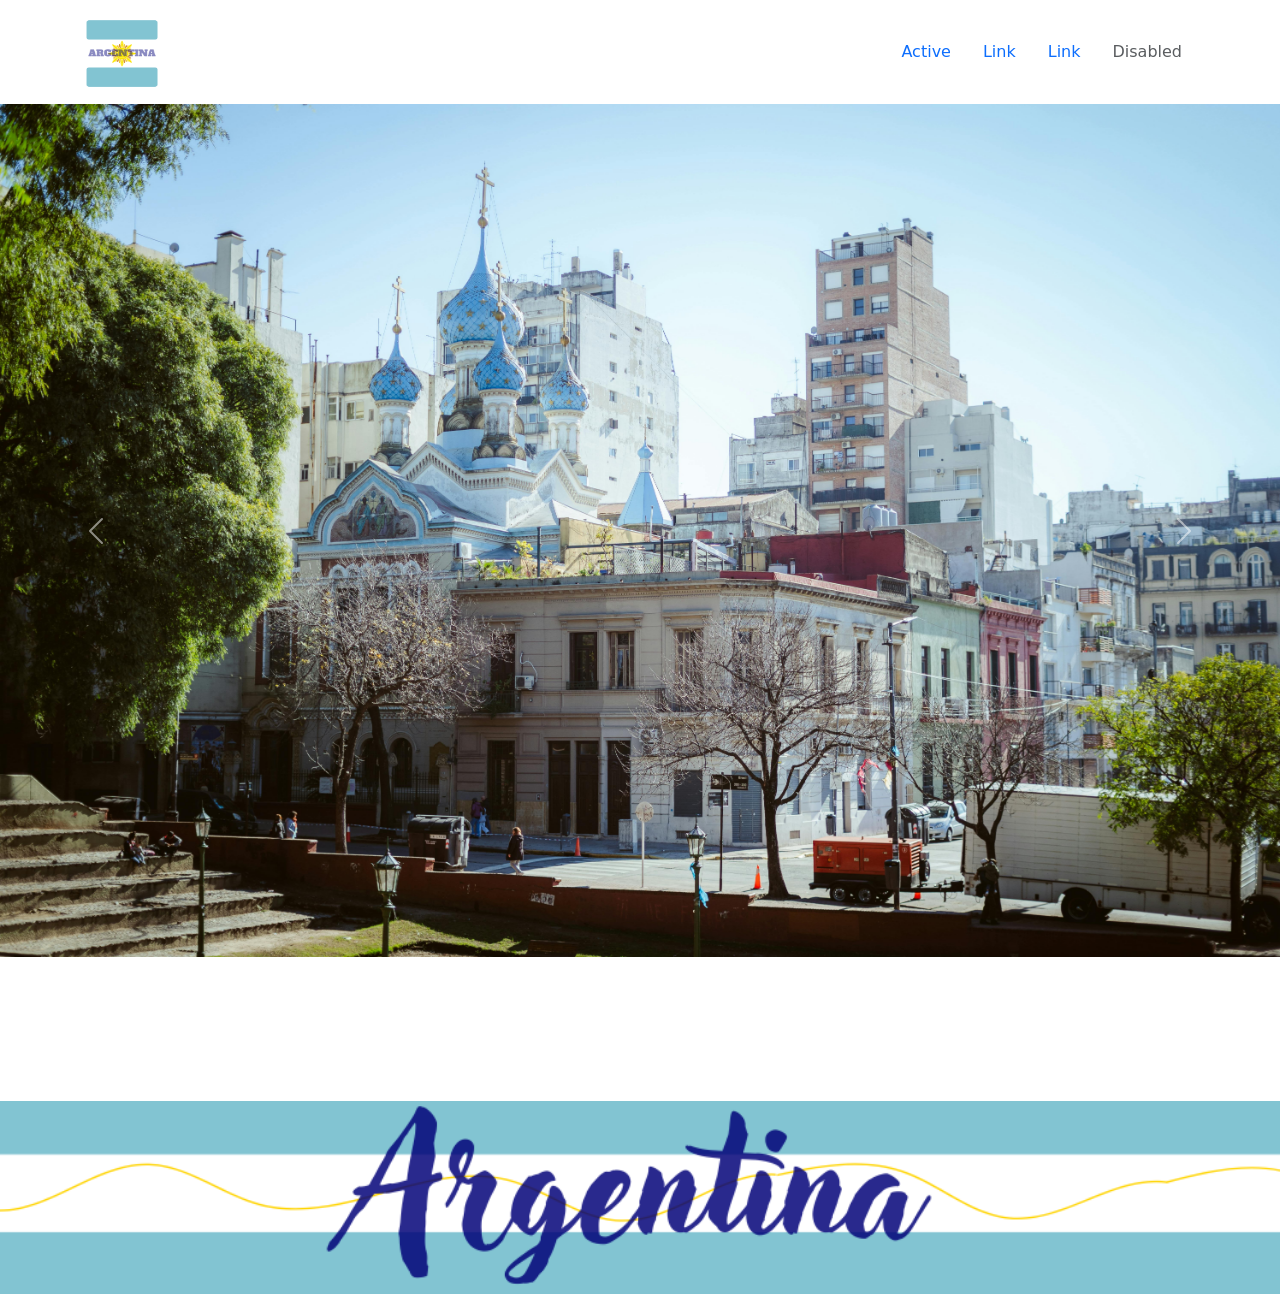
==== pages/index.html @ 4b91ebe4 "Enviando Atualizações" ====
<!DOCTYPE html>
<html lang="en">
<head>
    <meta charset="UTF-8">
    <meta name="viewport" content="width=device-width, initial-scale=1.0">
    <title>Site Argentina </title>
    <link href="https://cdn.jsdelivr.net/npm/bootstrap@5.3.8/dist/css/bootstrap.min.css" rel="stylesheet" integrity="sha384-sRIl4kxILFvY47J16cr9ZwB07vP4J8+LH7qKQnuqkuIAvNWLzeN8tE5YBujZqJLB" crossorigin="anonymous">
</head>
<body>

 <!--NAVBAR--> 
<nav class="navbar navbar-expand-lg navbar-dark" style="background-color: #fff;">
  <div class="container">
    <a class="navbar-brand text-white" href="#">
      <img src="/assets/img/Logo.png" alt="Bootstrap" width="80" height="75" class="d-inline-block align-text-top">
    </a>
    <ul class="nav justify-content-center">
  <li class="nav-item">
    <a class="nav-link active" aria-current="page" href="#">Active</a>
  </li>
  <li class="nav-item">
    <a class="nav-link" href="#">Link</a>
  </li>
  <li class="nav-item">
    <a class="nav-link" href="#">Link</a>
  </li>
  <li class="nav-item">
    <a class="nav-link disabled" aria-disabled="true">Disabled</a>
  </li>
</ul>
  </div>
</nav>


<!--CARROCEL-->


<div id="carouselExampleFade" class="carousel slide carousel-fade">
  <div class="carousel-inner">

    <div class="carousel-item active">
      <img src="/assets/img/img1.jpg" class="d-block w-100 carousel-midia" alt="...">
    </div>

    <div class="carousel-item">
      <img src="/assets/img/img2.jpg" class="d-block w-100 carousel-midia" alt="...">
    </div>

    <div class="carousel-item">
      <img src="/assets/img/img3.jpg" class="d-block w-100 carousel-midia" alt="...">
    </div>

    <div class="carousel-item">
      <video class="d-block w-100 carousel-midia" autoplay muted loop>
        <source src="/assets/img/Video4.mp4" type="video/mp4">
      </video>
    </div>

  </div>

  <button class="carousel-control-prev" type="button" data-bs-target="#carouselExampleFade" data-bs-slide="prev">
    <span class="carousel-control-prev-icon"></span>
  </button>

  <button class="carousel-control-next" type="button" data-bs-target="#carouselExampleFade" data-bs-slide="next">
    <span class="carousel-control-next-icon"></span>
  </button>
</div>


<br><br><br><br><br><br>

<img src="/assets/img/FaixaArgentina.png" class="w-100" alt="Faixa com bandeira da Argentina">

    
<script src="https://cdn.jsdelivr.net/npm/@popperjs/core@2.11.8/dist/umd/popper.min.js" integrity="sha384-I7E8VVD/ismYTF4hNIPjVp/Zjvgyol6VFvRkX/vR+Vc4jQkC+hVqc2pM8ODewa9r" crossorigin="anonymous"></script>
<script src="https://cdn.jsdelivr.net/npm/bootstrap@5.3.8/dist/js/bootstrap.min.js" integrity="sha384-G/EV+4j2dNv+tEPo3++6LCgdCROaejBqfUeNjuKAiuXbjrxilcCdDz6ZAVfHWe1Y" crossorigin="anonymous"></script>
</body>
</html>
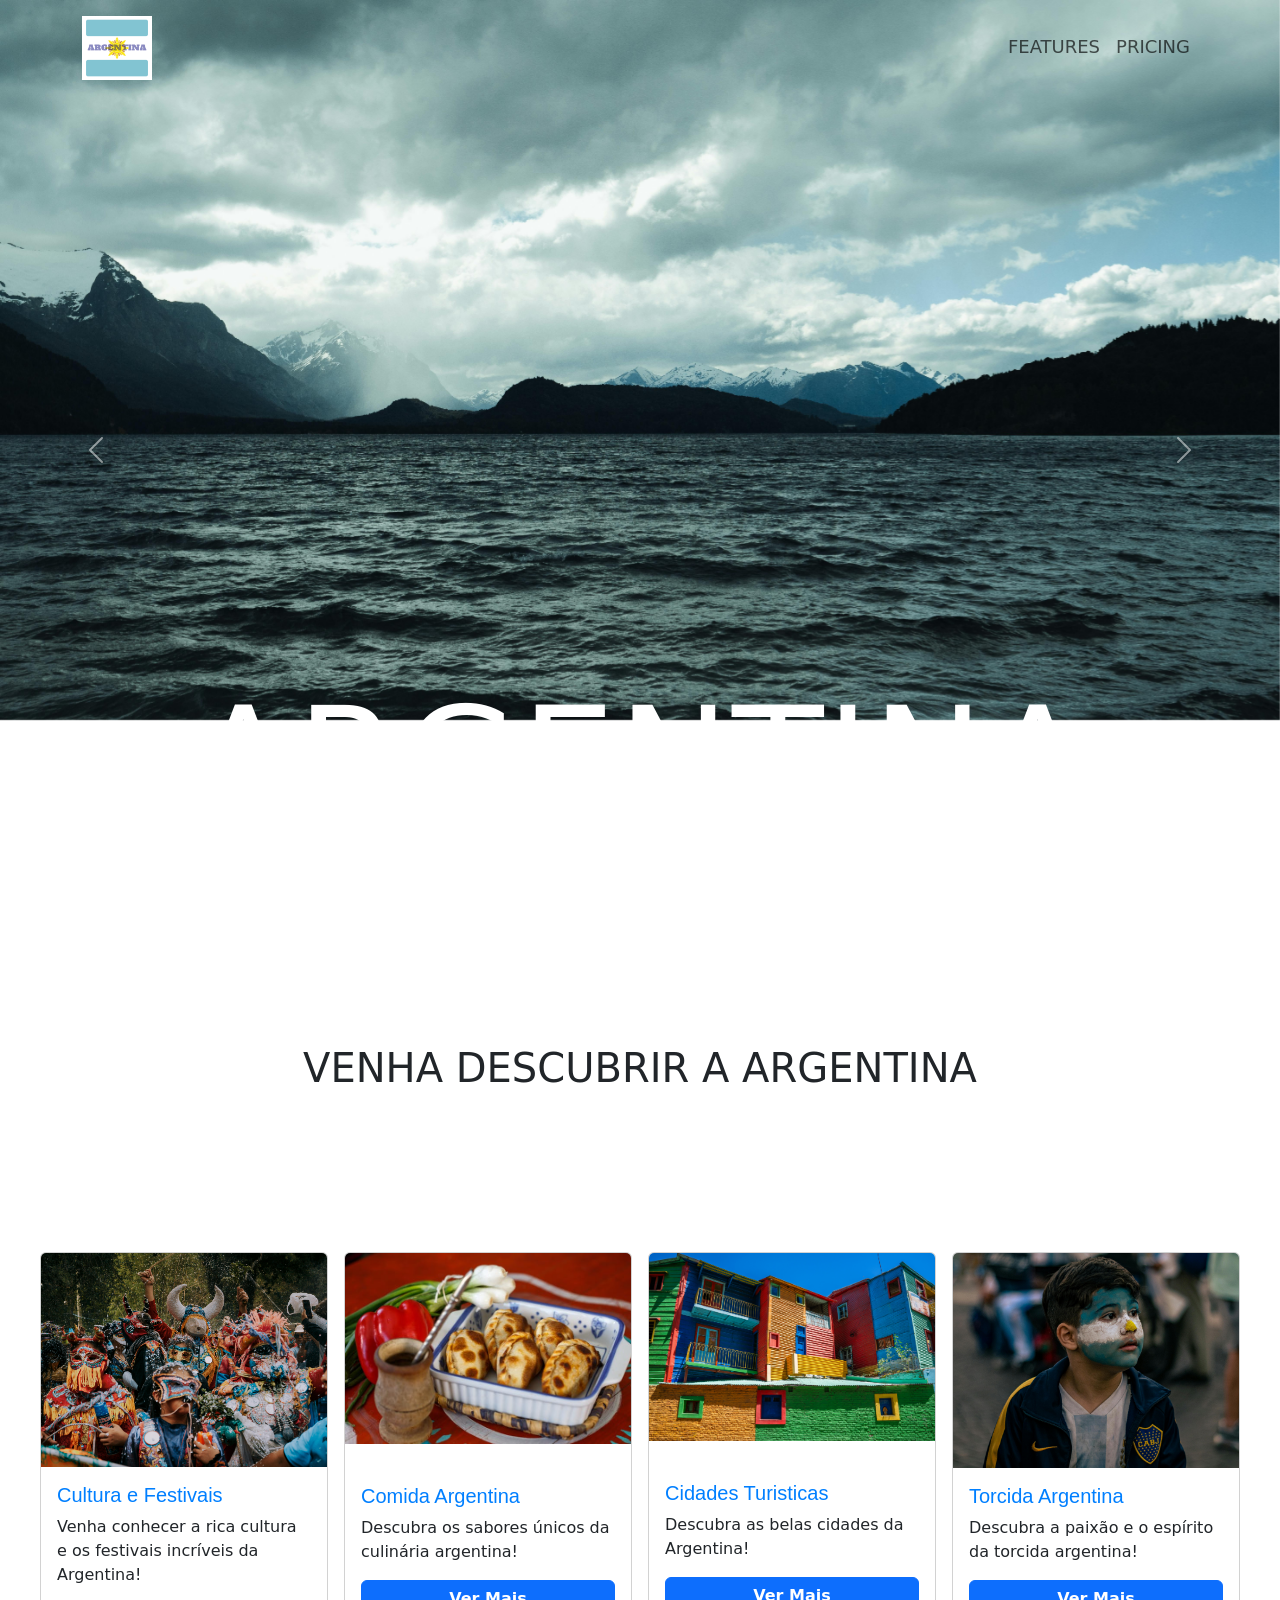
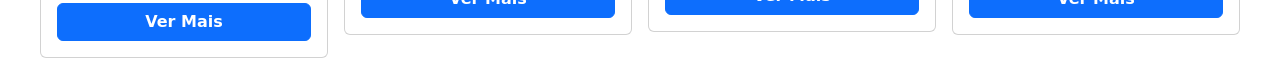
==== commit ec87dd2d: "Alterações no index e css com Bootstrap" ====
--- a/pages/index.html
+++ b/pages/index.html
@@ -4,33 +4,33 @@
     <meta charset="UTF-8">
     <meta name="viewport" content="width=device-width, initial-scale=1.0">
     <title>Site Argentina </title>
-    <link href="https://cdn.jsdelivr.net/npm/bootstrap@5.3.8/dist/css/bootstrap.min.css" rel="stylesheet" integrity="sha384-sRIl4kxILFvY47J16cr9ZwB07vP4J8+LH7qKQnuqkuIAvNWLzeN8tE5YBujZqJLB" crossorigin="anonymous">
-</head>
-<body>
+    <link href="https://cdn.jsdelivr.net/npm/bootstrap@5.0.2/dist/css/bootstrap.min.css" rel="stylesheet" integrity="sha384-EVSTQN3/azprG1Anm3QDgpJLIm9Nao0Yz1ztcQTwFspd3yD65VohhpuuCOmLASjC" crossorigin="anonymous"></head>
+    <link rel="stylesheet" href="https://cdnjs.cloudflare.com/ajax/libs/animate.css/3.7.2/animate.min.css" integrity="sha512-doJrC/ocU8VGVRx3O9981+2aYUn3fuWVWvqLi1U+tA2MWVzsw+NVKq1PrENF03M+TYBP92PnYUlXFH1ZW0FpLw==" crossorigin="anonymous" referrerpolicy="no-referrer" />
+    <link rel="stylesheet" href="/assets/css/estilo.css">
+  </head>
+    <body>
 
  <!--NAVBAR--> 
-<nav class="navbar navbar-expand-lg navbar-dark" style="background-color: #fff;">
-  <div class="container">
-    <a class="navbar-brand text-white" href="#">
-      <img src="/assets/img/Logo.png" alt="Bootstrap" width="80" height="75" class="d-inline-block align-text-top">
-    </a>
-    <ul class="nav justify-content-center">
-  <li class="nav-item">
-    <a class="nav-link active" aria-current="page" href="#">Active</a>
-  </li>
-  <li class="nav-item">
-    <a class="nav-link" href="#">Link</a>
-  </li>
-  <li class="nav-item">
-    <a class="nav-link" href="#">Link</a>
-  </li>
-  <li class="nav-item">
-    <a class="nav-link disabled" aria-disabled="true">Disabled</a>
-  </li>
-</ul>
-  </div>
+  <nav class="navbar navbar-expand-lg navbar-light bg-light fixed-top">
+    <div class="container">
+      <a class="navbar-brand" href="#">   
+      <img src="/assets/img/Logo.png" alt="" width="70" height="64" class="d-inline-block align-text-top">
+      </a>
+      <button class="navbar-toggler" type="button" data-bs-toggle="collapse" data-bs-target="#navbarNav" aria-controls="navbarNav" aria-expanded="false" aria-label="Toggle navigation">
+        <span class="navbar-toggler-icon"></span>
+      </button>
+      <div class="collapse navbar-collapse" id="navbarNav">
+        <ul class="navbar-nav ms-auto mb-2 mb-lg-0">
+          <li class="nav-item">
+            <a class="nav-link" href="#">Features</a>
+          </li>
+          <li class="nav-item">
+            <a class="nav-link" href="#">Pricing</a>
+          </li>
+        </ul>
+      </div>
+    </div>
 </nav>
-
 
 <!--CARROCEL-->
 
@@ -39,24 +39,32 @@
   <div class="carousel-inner">
 
     <div class="carousel-item active">
-      <img src="/assets/img/img1.jpg" class="d-block w-100 carousel-midia" alt="...">
+      <img src="/assets/img/img1.jpg" class="d-block w-100 img-fluid" alt="...">
+     <div class="carousel-caption">
+        <h5 class="animated bounceInRight" style="animation-delay: 1s ;">ARGENTINA</h5>
+    </div>
     </div>
 
     <div class="carousel-item">
-      <img src="/assets/img/img2.jpg" class="d-block w-100 carousel-midia" alt="...">
+      <img src="/assets/img/img2.jpg" class="d-block w-100" alt="...">
+    <div class="carousel-caption">
+        <h5 class="animated bounceInRight" style="animation-delay: 1s ;">ARGENTINA</h5>
+    </div>
     </div>
 
     <div class="carousel-item">
-      <img src="/assets/img/img3.jpg" class="d-block w-100 carousel-midia" alt="...">
+      <img src="/assets/img/img3.jpg" class="d-block w-100" alt="...">
+     <div class="carousel-caption">
+        <h5 class="animated bounceInRight" style="animation-delay: 1s ;">ARGENTINA</h5>
+    </div>
     </div>
 
     <div class="carousel-item">
-      <video class="d-block w-100 carousel-midia" autoplay muted loop>
-        <source src="/assets/img/Video4.mp4" type="video/mp4">
-      </video>
+      <img src="/assets/img/img4.jpg" class="d-block w-100" alt="...">
+     <div class="carousel-caption">
+        <h5 class="animated bounceInRight" style="animation-delay: 1s ;">ARGENTINA</h5>
     </div>
-
-  </div>
+    </div>
 
   <button class="carousel-control-prev" type="button" data-bs-target="#carouselExampleFade" data-bs-slide="prev">
     <span class="carousel-control-prev-icon"></span>
@@ -66,14 +74,113 @@
     <span class="carousel-control-next-icon"></span>
   </button>
 </div>
+</div>
 
+  </div>
+  <br><br><br><br><br><br>
+  <!--
+  <div class="container">
+  <div class="row justify-content-md-center">
+    <div class="col col-lg-2">
+      1 of 3
+    </div>
+    <div class="col-md-auto">
+      Variable width content
+    </div>
+    <div class="col col-lg-2">
+      3 of 3
+    </div>
+  </div>
+  <div class="row">
+    <div class="col">
+      1 of 3
+    </div>
+    <div class="col-md-auto">
+      Variable width content
+    </div>
+    <div class="col col-lg-2">
+      3 of 3
+    </div>
+  </div>
+</div>
+-->
+
+<!--CONTEUDO-->
+
+<h1 class="text h1 row justify-content-md-center">VENHA DESCUBRIR A ARGENTINA</h1>
 
 <br><br><br><br><br><br>
+            
+ <div class="d-flex justify-content-center">
+  <div class="p-2">
+    <div class="card" style="width: 18rem;">
+      <img src="/assets/img/festival1.jpg" class="card-img-top" alt="...">
+      <div class="card-body">
+        <h5 class="card-title">Cultura e Festivais</h5>
+        <p class="card-text ">Venha conhecer a rica cultura e os festivais incríveis da Argentina!</p>
+        
+  <div class="d-grid col-12 mx-auto">
+  <button class="btn btn-primary" type="button">
+     <a href="#" class="text-white text-decoration-none fw-bold">Ver Mais</a>
+  </button>
+        </div>
+      </div>
+    </div>
+  </div>
 
-<img src="/assets/img/FaixaArgentina.png" class="w-100" alt="Faixa com bandeira da Argentina">
+  <div class="p-2">
+    <div class="card" style="width: 18rem;">
+      <img src="/assets/img/comida1.jpg" class="card-img-top" alt="...">
+      <div class="card-body">
+        <br>
+        <h5 class="card-title">Comida Argentina</h5>
+        <p class="card-text">Descubra os sabores únicos da culinária argentina!</p>
+        
+ <div class="d-grid col-12 mx-auto">
+  <button class="btn btn-primary" type="button">
+     <a href="#" class="text-white text-decoration-none fw-bold">Ver Mais</a>
+  </button>
+        </div>
+      </div>
+    </div>
+  </div>
 
-    
-<script src="https://cdn.jsdelivr.net/npm/@popperjs/core@2.11.8/dist/umd/popper.min.js" integrity="sha384-I7E8VVD/ismYTF4hNIPjVp/Zjvgyol6VFvRkX/vR+Vc4jQkC+hVqc2pM8ODewa9r" crossorigin="anonymous"></script>
-<script src="https://cdn.jsdelivr.net/npm/bootstrap@5.3.8/dist/js/bootstrap.min.js" integrity="sha384-G/EV+4j2dNv+tEPo3++6LCgdCROaejBqfUeNjuKAiuXbjrxilcCdDz6ZAVfHWe1Y" crossorigin="anonymous"></script>
+  <div class="p-2">
+    <div class="card" style="width: 18rem;">
+      <img src="/assets/img/cidade1.jpg" class="card-img-top" alt="...">
+      <div class="card-body">
+        <br>
+        <h5 class="card-title">Cidades Turisticas</h5>
+        <p class="card-text">Descubra as belas cidades da Argentina!</p>
+        <div class="d-grid col-12 mx-auto">
+  <button class="btn btn-primary" type="button">
+     <a href="#" class="text-white text-decoration-none fw-bold">Ver Mais</a>
+  </button>
+        </div>
+      </div>
+    </div>
+  </div> 
+    <div class="p-2">
+<div class="card" style="width: 18rem;">
+  <img src="/assets/img/torcida_argentina1.jpg" class="card-img-top" alt="...">
+  <div class="card-body">
+    <h5 class="card-title">Torcida Argentina</h5>
+    <p class="card-text">Descubra a paixão e o espírito da torcida argentina!</p>
+  <div class="d-grid col-12 mx-auto">
+  <button class="btn btn-primary" type="button">
+     <a href="#" class="text-white text-decoration-none fw-bold">Ver Mais</a>
+  </button>
+        </div>
+  </div>
+  </div>
+  </div>
+</div>
+
+<script src="https://cdnjs.cloudflare.com/ajax/libs/jquery/3.6.0/jquery.min.js" integrity="sha512-894YE6QWD5I59HgZOGReFYm4dnWc1Qt5NtvYSaNcOP+u1T9qYdvdihz0PPSiiqn/+/3e7Jo4EaG7TubfWGUrMQ==" crossorigin="anonymous" referrerpolicy="no-referrer"></script>
+<script src="https://cdn.jsdelivr.net/npm/@popperjs/core@2.9.2/dist/umd/popper.min.js" integrity="sha384-IQsoLXl5PILFhosVNubq5LC7Qb9DXgDA9i+tQ8Zj3iwWAwPtgFTxbJ8NT4GN1R8p" crossorigin="anonymous"></script>
+<script src="https://cdn.jsdelivr.net/npm/bootstrap@5.0.2/dist/js/bootstrap.min.js" integrity="sha384-cVKIPhGWiC2Al4u+LWgxfKTRIcfu0JTxR+EQDz/bgldoEyl4H0zUF0QKbrJ0EcQF" crossorigin="anonymous"></script>
+
+<script src="https://cdn.jsdelivr.net/npm/bootstrap@5.0.2/dist/js/bootstrap.bundle.min.js" integrity="sha384-MrcW6ZMFYlzcLA8Nl+NtUVF0sA7MsXsP1UyJoMp4YLEuNSfAP+JcXn/tWtIaxVXM" crossorigin="anonymous"></script>
+
 </body>
 </html>
--- a/assets/css/estilo.css
+++ b/assets/css/estilo.css
@@ -0,0 +1,41 @@
+*{
+ font-family:system-ui, -apple-system, BlinkMacSystemFont, 'Segoe UI', Roboto, Oxygen, Ubuntu, Cantarell, 'Open Sans', 'Helvetica Neue', sans-serif;  
+}
+
+.bg-light{
+    background-color: transparent !important;
+}
+.carousel-item{
+    height: 100vh;
+    min-height: 300px;
+}
+.carousel-caption h5{
+    color:rgb(255, 255, 255);
+    font-size: 150px;
+    text-align: auto;
+    text-transform: uppercase;
+    letter-spacing: 2px;
+  
+}
+
+.navbar-nav a{
+    font-size: 18px;
+    text-transform: uppercase;
+    font-weight: 500;
+
+}
+.nav-light .navbar-brand{
+   color:rgb(255, 255, 255); 
+   font-size: 22px;
+   text-transform: uppercase;
+   font-weight: bold;
+   letter-spacing: 2px;
+}
+
+.card-title{
+    color: #007FFF;
+    font-family: Impact, Haettenschweiler, 'Arial Narrow Bold', sans-serif, Helvetica, sans-serif;
+    font-size: 20px;
+    font-weight: 500;
+    
+}
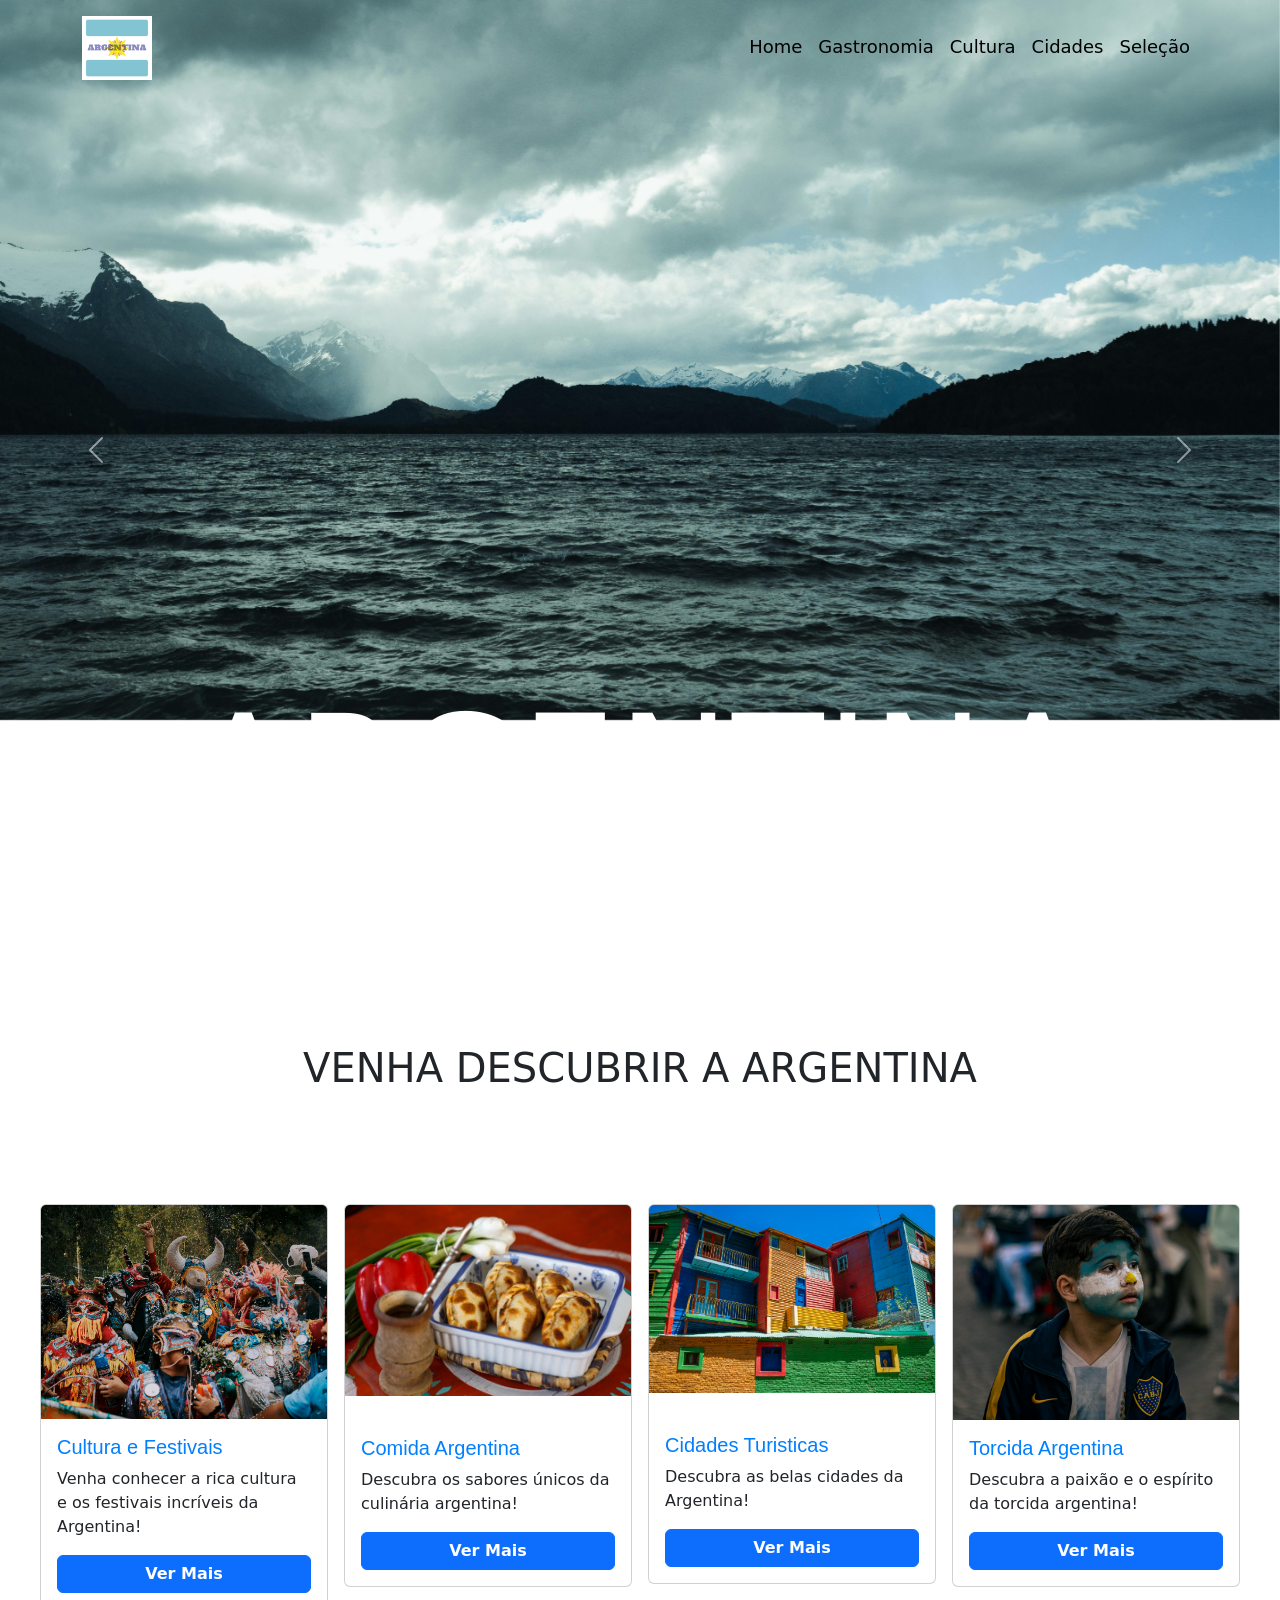
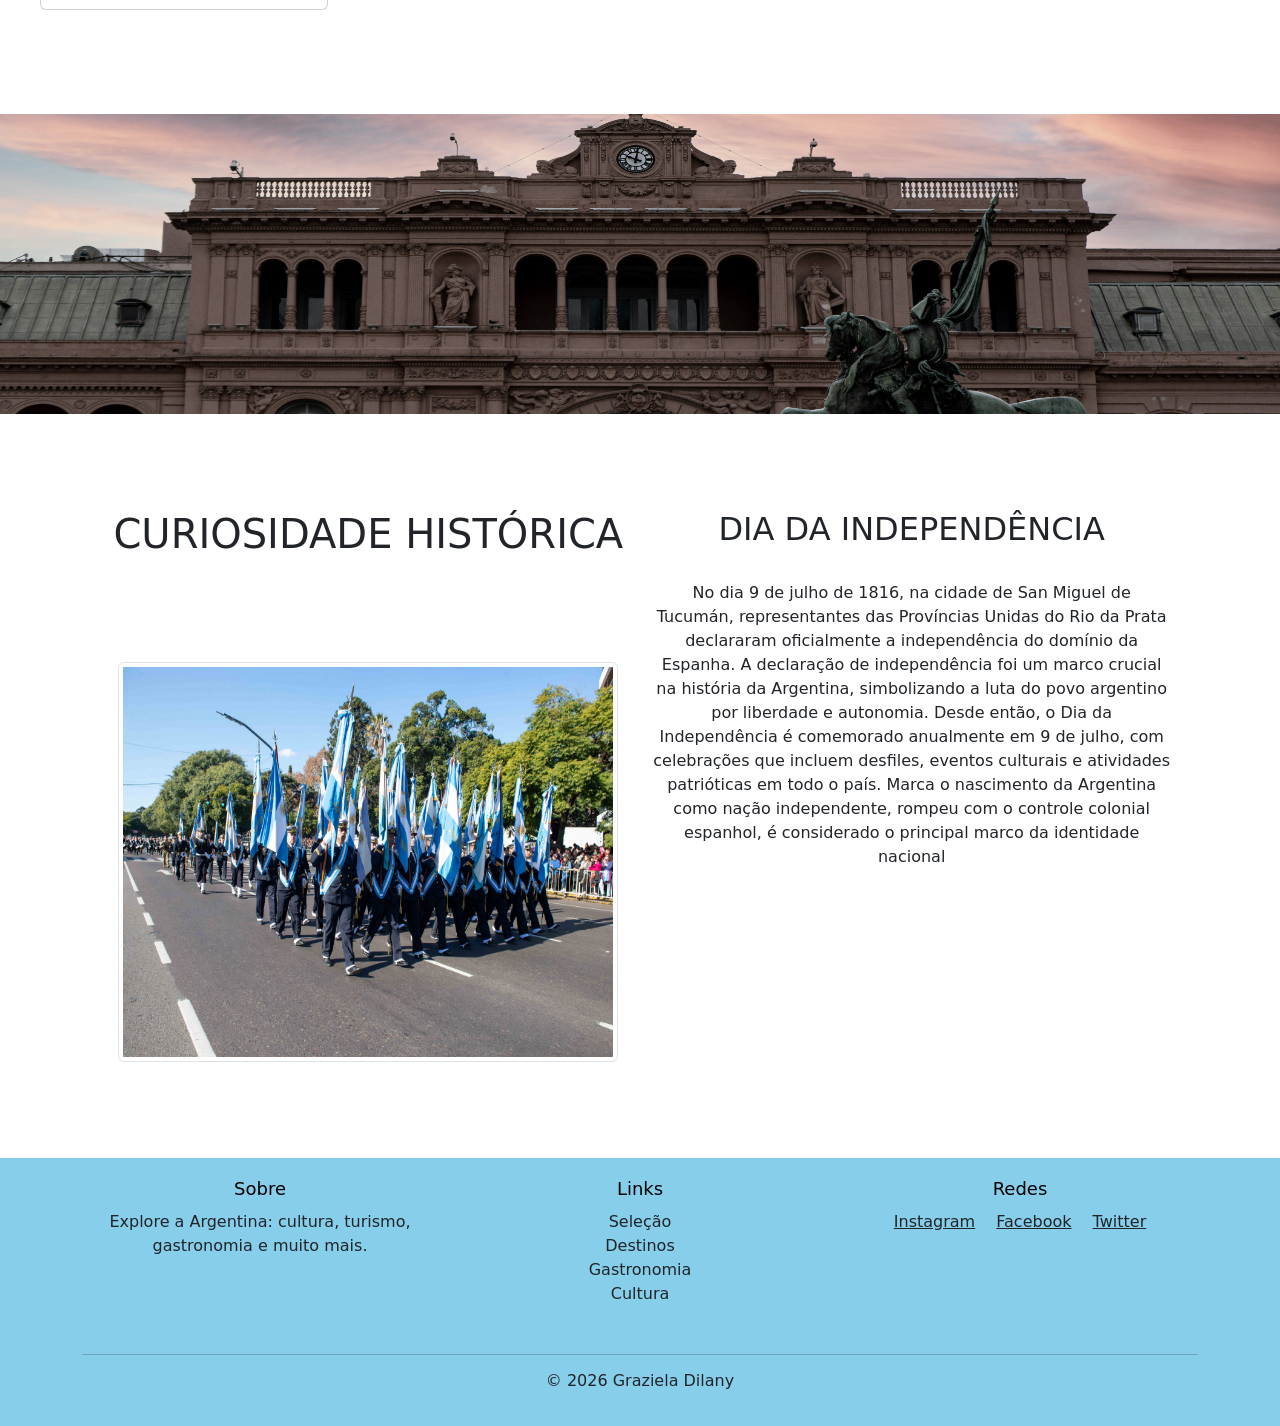
==== commit 5df87b3e: "finalizando index" ====
--- a/pages/index.html
+++ b/pages/index.html
@@ -3,7 +3,10 @@
 <head>
     <meta charset="UTF-8">
     <meta name="viewport" content="width=device-width, initial-scale=1.0">
-    <title>Site Argentina </title>
+    <title>Site Argentina 
+   
+    </title> 
+    <link rel="icon" href="/assets/img/marcapage.png " type="image/x-icon">  
     <link href="https://cdn.jsdelivr.net/npm/bootstrap@5.0.2/dist/css/bootstrap.min.css" rel="stylesheet" integrity="sha384-EVSTQN3/azprG1Anm3QDgpJLIm9Nao0Yz1ztcQTwFspd3yD65VohhpuuCOmLASjC" crossorigin="anonymous"></head>
     <link rel="stylesheet" href="https://cdnjs.cloudflare.com/ajax/libs/animate.css/3.7.2/animate.min.css" integrity="sha512-doJrC/ocU8VGVRx3O9981+2aYUn3fuWVWvqLi1U+tA2MWVzsw+NVKq1PrENF03M+TYBP92PnYUlXFH1ZW0FpLw==" crossorigin="anonymous" referrerpolicy="no-referrer" />
     <link rel="stylesheet" href="/assets/css/estilo.css">
@@ -12,24 +15,25 @@
 
  <!--NAVBAR--> 
   <nav class="navbar navbar-expand-lg navbar-light bg-light fixed-top">
-    <div class="container">
-      <a class="navbar-brand" href="#">   
-      <img src="/assets/img/Logo.png" alt="" width="70" height="64" class="d-inline-block align-text-top">
-      </a>
-      <button class="navbar-toggler" type="button" data-bs-toggle="collapse" data-bs-target="#navbarNav" aria-controls="navbarNav" aria-expanded="false" aria-label="Toggle navigation">
-        <span class="navbar-toggler-icon"></span>
-      </button>
-      <div class="collapse navbar-collapse" id="navbarNav">
-        <ul class="navbar-nav ms-auto mb-2 mb-lg-0">
-          <li class="nav-item">
-            <a class="nav-link" href="#">Features</a>
-          </li>
-          <li class="nav-item">
-            <a class="nav-link" href="#">Pricing</a>
-          </li>
-        </ul>
-      </div>
-    </div>
+  <div class="container">
+    <a class="navbar-brand" href="#">   
+      <img src="/assets/img/Logo.png" alt="Logo Argentina" width="70" height="64" class="d-inline-block align-text-top me-2">
+    </a>
+
+    <button class="navbar-toggler" type="button" data-bs-toggle="collapse" data-bs-target="#navbarNav">
+      <span class="navbar-toggler-icon"></span>
+    </button>
+
+    <div class="collapse navbar-collapse" id="navbarNav">
+      <ul class="navbar-nav ms-auto">
+        <li class="nav-item"><a class="nav-link active" href="#">Home</a></li>
+        <li class="nav-item"><a class="nav-link" href="#">Gastronomia</a></li>
+        <li class="nav-item"><a class="nav-link" href="#">Cultura</a></li>
+        <li class="nav-item"><a class="nav-link" href="#">Cidades</a></li>
+        <li class="nav-item"><a class="nav-link" href="#">Seleção</a></li>
+      </ul>
+    </div>
+  </div>
 </nav>
 
 <!--CARROCEL-->
@@ -39,9 +43,9 @@
   <div class="carousel-inner">
 
     <div class="carousel-item active">
-      <img src="/assets/img/img1.jpg" class="d-block w-100 img-fluid" alt="...">
+      <img src="/assets/img/img1.jpg" class="d-block w-100 " alt="...">
      <div class="carousel-caption">
-        <h5 class="animated bounceInRight" style="animation-delay: 1s ;">ARGENTINA</h5>
+        <h5 class="animated bounceInRight m-0 p-0" style="animation-delay: 1s ;">ARGENTINA</h5>
     </div>
     </div>
 
@@ -78,39 +82,14 @@
 
   </div>
   <br><br><br><br><br><br>
-  <!--
-  <div class="container">
-  <div class="row justify-content-md-center">
-    <div class="col col-lg-2">
-      1 of 3
-    </div>
-    <div class="col-md-auto">
-      Variable width content
-    </div>
-    <div class="col col-lg-2">
-      3 of 3
-    </div>
-  </div>
-  <div class="row">
-    <div class="col">
-      1 of 3
-    </div>
-    <div class="col-md-auto">
-      Variable width content
-    </div>
-    <div class="col col-lg-2">
-      3 of 3
-    </div>
-  </div>
-</div>
--->
-
-<!--CONTEUDO-->
+ 
 
 <h1 class="text h1 row justify-content-md-center">VENHA DESCUBRIR A ARGENTINA</h1>
 
-<br><br><br><br><br><br>
-            
+<br><br><br><br>
+
+  <!--CARDS-->
+
  <div class="d-flex justify-content-center">
   <div class="p-2">
     <div class="card" style="width: 18rem;">
@@ -176,6 +155,76 @@
   </div>
 </div>
 
+<br><br><br><br>
+
+<!--Curiosidades Históricas-->
+
+<img src="/assets/img/monomento.jpg" class="d-block w-100 img-fluid" style="width: 100%; height: 300px;" alt="...">
+
+<br><br><br><br>
+
+<div class="row justify-content-md-center">
+<div class="col-md-5 text-center">
+<h1 class="text row justify-content-md-center">CURIOSIDADE HISTÓRICA</h1>
+
+<br><br><br><br>
+
+   <img src="/assets/img/img5.jpg" class="img-thumbnail"style="width: 500px; height: 400px;" alt="...">
+</div>
+   <div class="col-md-5 text-center">
+    <h2>DIA DA INDEPENDÊNCIA</h2>
+    <br>
+    <p>
+      No dia 9 de julho de 1816, na cidade de San Miguel de Tucumán, representantes das Províncias Unidas do Rio da Prata declararam oficialmente a independência do domínio da Espanha.
+        A declaração de independência foi um marco crucial na história da Argentina, simbolizando a luta do povo argentino por liberdade e autonomia. Desde então, o Dia da Independência é comemorado anualmente em 9 de julho, com celebrações que incluem desfiles, eventos culturais e atividades patrióticas em todo o país.
+        Marca o nascimento da Argentina como nação independente, rompeu com o controle colonial espanhol, é considerado o principal marco da identidade nacional
+    </p>
+  </div>
+</div>
+<br><br><br><br>
+
+<footer class="footer">
+  <div class="container">
+    <div class="row">
+
+      <!-- Sobre -->
+      <div class="col-md-4 mb-3">
+        <h5>Sobre</h5>
+        <p>
+          Explore a Argentina: cultura, turismo, gastronomia e muito mais.
+        </p>
+      </div>
+
+      <!-- Links -->
+      <div class="col-md-4 mb-3">
+        <h5>Links</h5>
+        <ul class="list-unstyled">
+          <li><a href="#" class="text-dark text-decoration-none">Seleção</a></li>
+          <li><a href="#" class="text-dark text-decoration-none">Destinos</a></li>
+          <li><a href="#" class="text-dark text-decoration-none">Gastronomia</a></li>
+          <li><a href="#" class="text-dark text-decoration-none">Cultura</a></li>
+        </ul>
+      </div>
+
+      <!-- Redes sociais -->
+      <div class="col-md-4 mb-3">
+        <h5>Redes</h5>
+        <a href="#" class="text-dark me-3 bi bi-instagram ">Instagram</a>
+        <a href="#" class="text-dark me-3 bi bi-facebook">Facebook</a>
+        <a href="#" class="text-dark bi bi-twitter">Twitter</a>
+      </div>
+
+    </div>
+
+    <hr class="bg-light">
+
+    <!-- Direitos -->
+    <div class="text-center pb-3">
+      <h6 class="mb-0">© 2026 Graziela Dilany</h6>
+    </div>
+  </div>
+</footer>
+
 <script src="https://cdnjs.cloudflare.com/ajax/libs/jquery/3.6.0/jquery.min.js" integrity="sha512-894YE6QWD5I59HgZOGReFYm4dnWc1Qt5NtvYSaNcOP+u1T9qYdvdihz0PPSiiqn/+/3e7Jo4EaG7TubfWGUrMQ==" crossorigin="anonymous" referrerpolicy="no-referrer"></script>
 <script src="https://cdn.jsdelivr.net/npm/@popperjs/core@2.9.2/dist/umd/popper.min.js" integrity="sha384-IQsoLXl5PILFhosVNubq5LC7Qb9DXgDA9i+tQ8Zj3iwWAwPtgFTxbJ8NT4GN1R8p" crossorigin="anonymous"></script>
 <script src="https://cdn.jsdelivr.net/npm/bootstrap@5.0.2/dist/js/bootstrap.min.js" integrity="sha384-cVKIPhGWiC2Al4u+LWgxfKTRIcfu0JTxR+EQDz/bgldoEyl4H0zUF0QKbrJ0EcQF" crossorigin="anonymous"></script>
--- a/assets/css/estilo.css
+++ b/assets/css/estilo.css
@@ -12,24 +12,55 @@
 .carousel-caption h5{
     color:rgb(255, 255, 255);
     font-size: 150px;
-    text-align: auto;
+    text-align: center;
     text-transform: uppercase;
+    margin-top: 25px;
     letter-spacing: 2px;
   
 }
 
 .navbar-nav a{
+    font-family:system-ui, -apple-system, BlinkMacSystemFont, 'Segoe UI', Roboto, Oxygen, Ubuntu, Cantarell, 'Open Sans', 'Helvetica Neue', sans-serif;
     font-size: 18px;
-    text-transform: uppercase;
     font-weight: 500;
 
 }
 .nav-light .navbar-brand{
    color:rgb(255, 255, 255); 
    font-size: 22px;
-   text-transform: uppercase;
    font-weight: bold;
    letter-spacing: 2px;
+}
+
+.navbar-light .navbar-nav .nav-link{
+    color:#000000;
+}
+
+.navbar-light .navbar-nav .nav-link:focus,
+.navbar-light .navbar-nav .nav-link:hover{    
+    color:#FFD607
+}
+
+.w-100{
+    width: 100hv;
+}
+
+.navbar-toggler{
+   
+    font-size: 18px;
+    line-height: 0.3;
+    background-color:#fff;
+}
+
+@media only screen and (max-width: 768px) {
+    
+    .navbar-nav{
+        text-align: center;
+        background: rgba(0, 0, 0, 0.5);
+    }
+    .carousel-caption h5{
+        font-size: 17px;
+    }
 }
 
 .card-title{
@@ -38,4 +69,22 @@
     font-size: 20px;
     font-weight: 500;
     
+}
+
+.footer{
+    background-color: #87CEEB;
+    padding: 20px 0;
+    text-align: center;
+}
+
+.footer h5{
+    color: #000000;
+    font-size: 18px;
+    margin-bottom: 10px;
+}  
+
+.footer link{
+    color: #000000;
+    text-decoration: none;
+    margin: 0 10px;
 }
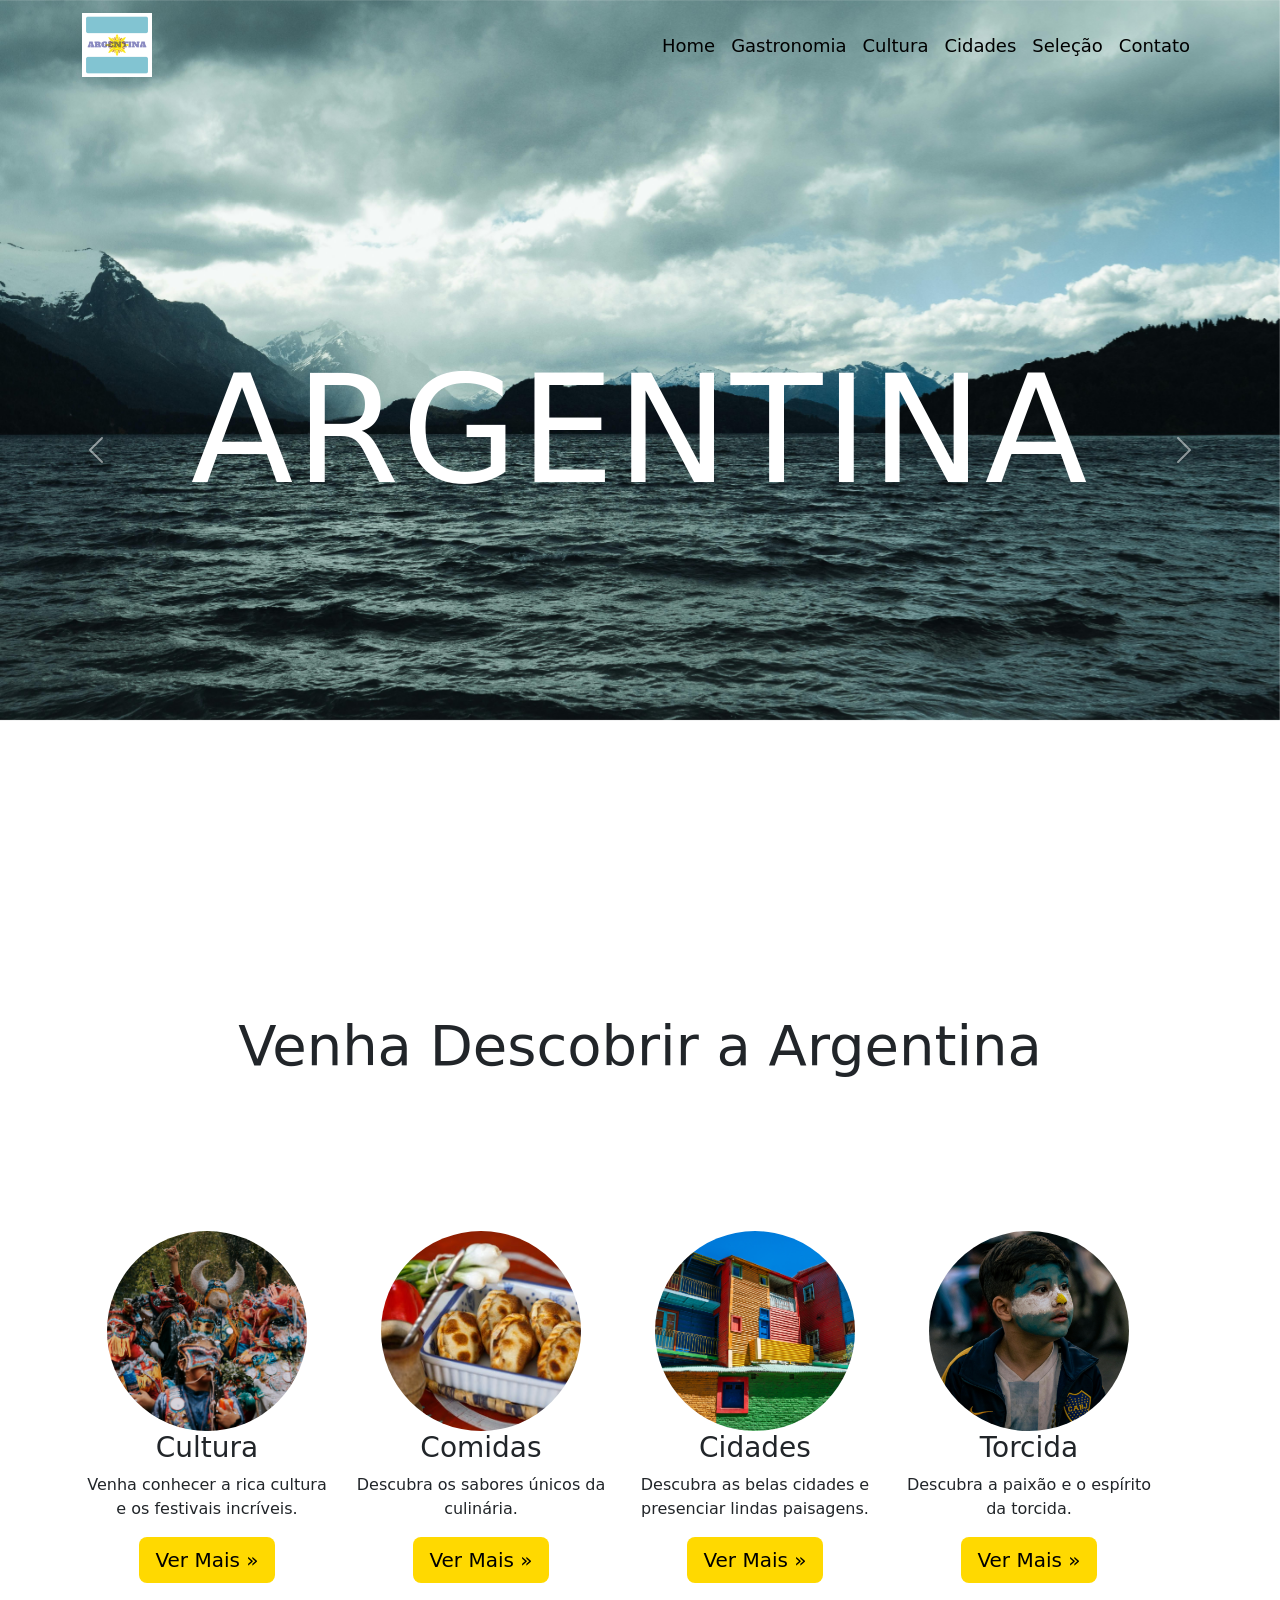
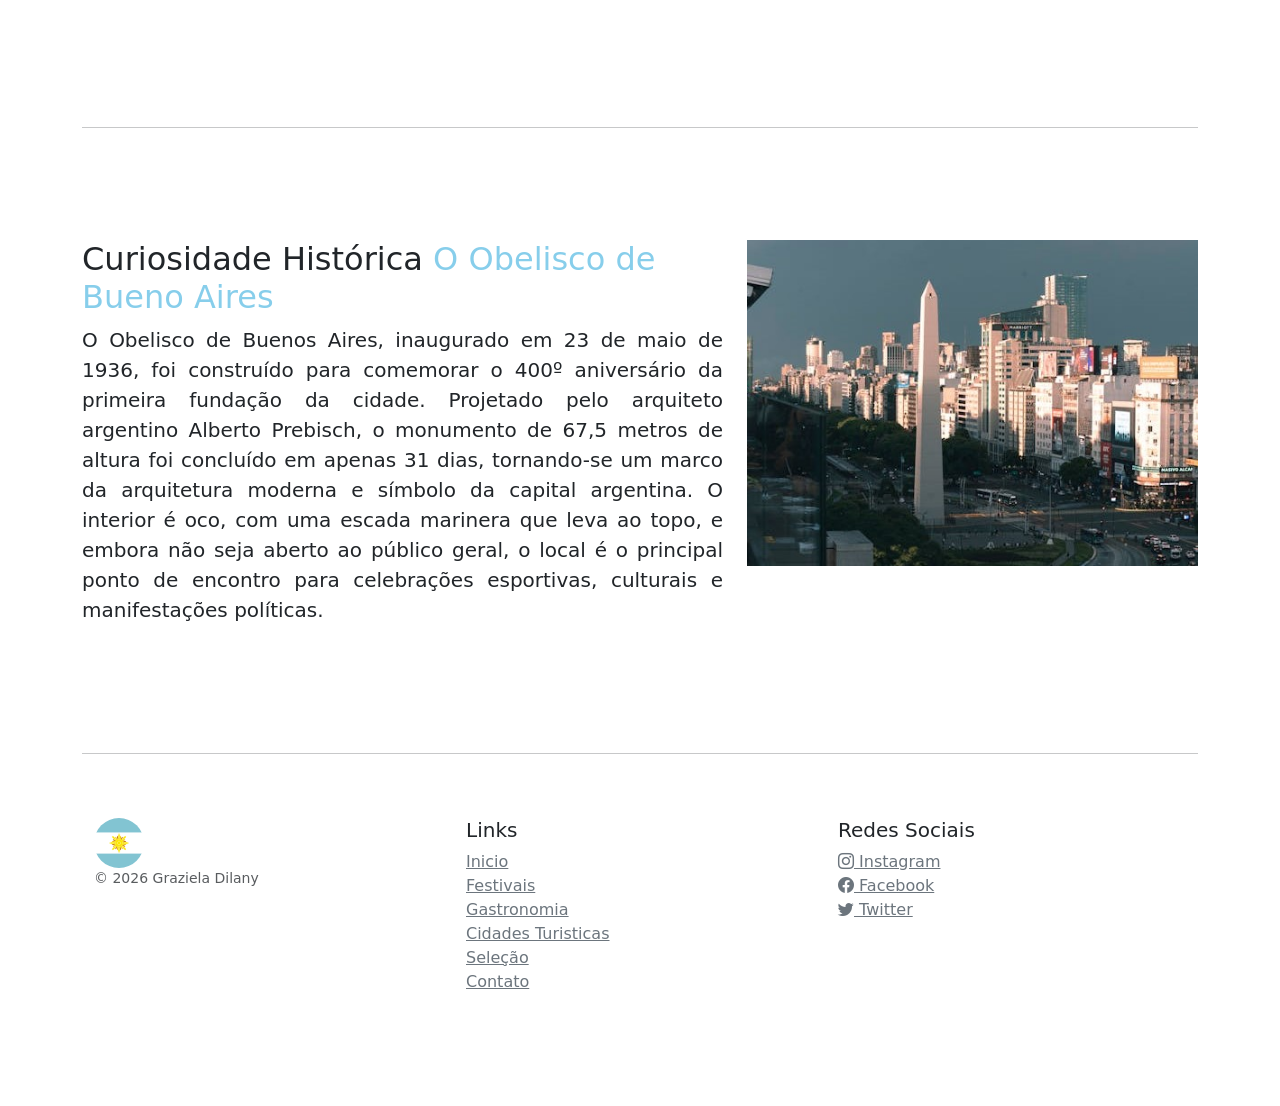
==== commit 20a0aca5: "Alterações da pagina comidas.html" ====
--- a/pages/index.html
+++ b/pages/index.html
@@ -1,8 +1,8 @@
 <!DOCTYPE html>
 <html lang="en">
 <head>
-    <meta charset="UTF-8">
-    <meta name="viewport" content="width=device-width, initial-scale=1.0">
+    <meta charset="utf-8">
+    <meta name="viewport" content="width=device-width, initial-scale=1">
     <title>Site Argentina 
    
     </title> 
@@ -10,13 +10,15 @@
     <link href="https://cdn.jsdelivr.net/npm/bootstrap@5.0.2/dist/css/bootstrap.min.css" rel="stylesheet" integrity="sha384-EVSTQN3/azprG1Anm3QDgpJLIm9Nao0Yz1ztcQTwFspd3yD65VohhpuuCOmLASjC" crossorigin="anonymous"></head>
     <link rel="stylesheet" href="https://cdnjs.cloudflare.com/ajax/libs/animate.css/3.7.2/animate.min.css" integrity="sha512-doJrC/ocU8VGVRx3O9981+2aYUn3fuWVWvqLi1U+tA2MWVzsw+NVKq1PrENF03M+TYBP92PnYUlXFH1ZW0FpLw==" crossorigin="anonymous" referrerpolicy="no-referrer" />
     <link rel="stylesheet" href="/assets/css/estilo.css">
+    <link rel="stylesheet" href="https://cdn.jsdelivr.net/npm/bootstrap-icons@1.11.3/font/bootstrap-icons.css">
+
   </head>
     <body>
-
+<header>
  <!--NAVBAR--> 
   <nav class="navbar navbar-expand-lg navbar-light bg-light fixed-top">
   <div class="container">
-    <a class="navbar-brand" href="#">   
+    <a class="navbar-brand d-flex align-items-center" href="#">   
       <img src="/assets/img/Logo.png" alt="Logo Argentina" width="70" height="64" class="d-inline-block align-text-top me-2">
     </a>
 
@@ -27,10 +29,11 @@
     <div class="collapse navbar-collapse" id="navbarNav">
       <ul class="navbar-nav ms-auto">
         <li class="nav-item"><a class="nav-link active" href="#">Home</a></li>
-        <li class="nav-item"><a class="nav-link" href="#">Gastronomia</a></li>
-        <li class="nav-item"><a class="nav-link" href="#">Cultura</a></li>
-        <li class="nav-item"><a class="nav-link" href="#">Cidades</a></li>
-        <li class="nav-item"><a class="nav-link" href="#">Seleção</a></li>
+    <li class="nav-item"><a class="nav-link" href="Comidas.html">Gastronomia</a></li>
+        <li class="nav-item"><a class="nav-link" href="Cultura.html">Cultura</a></li>
+        <li class="nav-item"><a class="nav-link" href="Cidades.html">Cidades</a></li>
+        <li class="nav-item"><a class="nav-link" href="Selecao.html">Seleção</a></li>
+         <li class="nav-item"><a class="nav-link" href="Contato.html">Contato</a></li>
       </ul>
     </div>
   </div>
@@ -44,28 +47,28 @@
 
     <div class="carousel-item active">
       <img src="/assets/img/img1.jpg" class="d-block w-100 " alt="...">
-     <div class="carousel-caption">
+     <div class="carousel-caption d-flex justify-content-center align-items-center h-100">
         <h5 class="animated bounceInRight m-0 p-0" style="animation-delay: 1s ;">ARGENTINA</h5>
     </div>
     </div>
 
     <div class="carousel-item">
       <img src="/assets/img/img2.jpg" class="d-block w-100" alt="...">
-    <div class="carousel-caption">
+    <div class="carousel-caption d-flex justify-content-center align-items-center h-100">
         <h5 class="animated bounceInRight" style="animation-delay: 1s ;">ARGENTINA</h5>
     </div>
     </div>
 
     <div class="carousel-item">
       <img src="/assets/img/img3.jpg" class="d-block w-100" alt="...">
-     <div class="carousel-caption">
+     <div class="carousel-caption d-flex justify-content-center align-items-center h-100">
         <h5 class="animated bounceInRight" style="animation-delay: 1s ;">ARGENTINA</h5>
     </div>
     </div>
 
     <div class="carousel-item">
       <img src="/assets/img/img4.jpg" class="d-block w-100" alt="...">
-     <div class="carousel-caption">
+     <div class="carousel-caption d-flex justify-content-center align-items-center h-100">
         <h5 class="animated bounceInRight" style="animation-delay: 1s ;">ARGENTINA</h5>
     </div>
     </div>
@@ -81,146 +84,102 @@
 </div>
 
   </div>
-  <br><br><br><br><br><br>
- 
+</header>
 
-<h1 class="text h1 row justify-content-md-center">VENHA DESCUBRIR A ARGENTINA</h1>
+  <br><br><br><br>
+  
+<div class="pricing-header p-3 pb-md-4 mx-auto text-center">
+      <h1 class="display-4 fw-normal">Venha Descobrir a Argentina</h1>
+    
+    </div>
+
+<br><br><br>
+
+
+
+
+  <div class="container my-5">
+  <div class="d-flex overflow-auto gap-4 pb-3">
+      <div class="text-center flex-shrink-0" style="width: 250px;">
+       <img src="/assets/img/festival1.jpg" class="rounded-circle" width="200" height="200" style="object-fit: cover;">
+        <h3>Cultura</h3>
+        <p>Venha conhecer a rica cultura e os festivais incríveis.</p>
+        <p><a class="btn btn-lg btn-secondary" href="#">Ver Mais &raquo;</a></p>
+      </div><!-- /.col-lg-4 -->
+      <div class="text-center flex-shrink-0" style="width: 250px;">
+        <img src="/assets/img/comida1.jpg" class="rounded-circle" width="200" height="200" style="object-fit: cover;">
+
+        <h3>Comidas</h3>
+        <p>Descubra os sabores únicos da culinária.</p>
+        <p><a class="btn btn-lg btn-secondary" href="#">Ver Mais &raquo;</a></p>
+      </div><!-- /.col-lg-4 -->
+      <div class="text-center flex-shrink-0" style="width: 250px;">
+      <img src="/assets/img/cidade1.jpg" class="rounded-circle" width="200" height="200" style="object-fit: cover;">
+
+      <h3>Cidades</h3>
+        <p>Descubra as belas cidades e presenciar lindas paisagens.</p>
+        <p><a class="btn btn-lg btn-secondary" href="#">Ver Mais &raquo;</a></p>
+      </div><!-- /.col-lg-4 -->
+      <div class="text-center flex-shrink-0" style="width: 250px;">
+      <img src="/assets/img/torcida_argentina1.jpg" class="rounded-circle" width="200" height="200" style="object-fit: cover;">
+
+      <h3>Torcida</h3>
+          <p>Descubra a paixão e o espírito da torcida.</p>
+          <p><a class="btn btn-lg btn-secondary" href="#">Ver Mais &raquo;</a></p>
+      </div>
+     
+    </div>
 
 <br><br><br><br>
+ <hr class="featurette-divider">
+<br><br><br><br>
+<!--Curiosidades Históricas-->
 
-  <!--CARDS-->
+<div class="row featurette">
+      <div class="col-md-7">
+        <h2 class="featurette-heading">Curiosidade Histórica <span style="color: #87CEEB;">O Obelisco de Bueno Aires</span></h2>
+        <p class="lead" style="text-align: justify;">
+          O Obelisco de Buenos Aires, inaugurado em 23 de maio de 1936, foi construído para comemorar o 400º aniversário da primeira fundação da cidade. Projetado pelo arquiteto argentino Alberto Prebisch, o monumento de 67,5 metros de altura foi concluído em apenas 31 dias, tornando-se um marco da arquitetura moderna e símbolo da capital argentina. 
+          O interior é oco, com uma escada marinera que leva ao topo, e embora não seja aberto ao público geral, o local é o principal ponto de encontro para celebrações esportivas, culturais e manifestações políticas.
+        </p>
+      </div>
+      <div class="col-md-5">
+        <img src="/assets/img/monumento.jpg" class="bd-placeholder-img bd-placeholder-img-lg featurette-image img-fluid mx-auto" width="500" height="500" style="object-fit: cover;">
 
- <div class="d-flex justify-content-center">
-  <div class="p-2">
-    <div class="card" style="width: 18rem;">
-      <img src="/assets/img/festival1.jpg" class="card-img-top" alt="...">
-      <div class="card-body">
-        <h5 class="card-title">Cultura e Festivais</h5>
-        <p class="card-text ">Venha conhecer a rica cultura e os festivais incríveis da Argentina!</p>
-        
-  <div class="d-grid col-12 mx-auto">
-  <button class="btn btn-primary" type="button">
-     <a href="#" class="text-white text-decoration-none fw-bold">Ver Mais</a>
-  </button>
-        </div>
       </div>
     </div>
-  </div>
-
-  <div class="p-2">
-    <div class="card" style="width: 18rem;">
-      <img src="/assets/img/comida1.jpg" class="card-img-top" alt="...">
-      <div class="card-body">
-        <br>
-        <h5 class="card-title">Comida Argentina</h5>
-        <p class="card-text">Descubra os sabores únicos da culinária argentina!</p>
-        
- <div class="d-grid col-12 mx-auto">
-  <button class="btn btn-primary" type="button">
-     <a href="#" class="text-white text-decoration-none fw-bold">Ver Mais</a>
-  </button>
-        </div>
-      </div>
-    </div>
-  </div>
-
-  <div class="p-2">
-    <div class="card" style="width: 18rem;">
-      <img src="/assets/img/cidade1.jpg" class="card-img-top" alt="...">
-      <div class="card-body">
-        <br>
-        <h5 class="card-title">Cidades Turisticas</h5>
-        <p class="card-text">Descubra as belas cidades da Argentina!</p>
-        <div class="d-grid col-12 mx-auto">
-  <button class="btn btn-primary" type="button">
-     <a href="#" class="text-white text-decoration-none fw-bold">Ver Mais</a>
-  </button>
-        </div>
-      </div>
-    </div>
-  </div> 
-    <div class="p-2">
-<div class="card" style="width: 18rem;">
-  <img src="/assets/img/torcida_argentina1.jpg" class="card-img-top" alt="...">
-  <div class="card-body">
-    <h5 class="card-title">Torcida Argentina</h5>
-    <p class="card-text">Descubra a paixão e o espírito da torcida argentina!</p>
-  <div class="d-grid col-12 mx-auto">
-  <button class="btn btn-primary" type="button">
-     <a href="#" class="text-white text-decoration-none fw-bold">Ver Mais</a>
-  </button>
-        </div>
-  </div>
-  </div>
-  </div>
-</div>
 
 <br><br><br><br>
+<hr class="featurette-divider">
 
-<!--Curiosidades Históricas-->
+<footer class="container py-5">
+  <div class="row">
+    <div class="col-12 col-md">
+      <img src="/assets/img/marcapage.png" class="rounded-circle" width="50" height="50" style="object-fit: cover;">
+      <small class="d-block mb-3 text-muted">&copy; 2026 Graziela Dilany</small>
+    </div>
+    <div class="col-6 col-md">
+      <h5>Links</h5>
+      <ul class="list-unstyled text-small">
+        <li><a class="link-secondary" href="#">Inicio</a></li>
+        <li><a class="link-secondary" href="#">Festivais</a></li>
+        <li><a class="link-secondary" href="#">Gastronomia</a></li>
+        <li><a class="link-secondary" href="#">Cidades Turisticas</a></li>
+        <li><a class="link-secondary" href="#">Seleção</a></li>
+        <li><a class="link-secondary" href="#">Contato</a></li>
+        
+      </ul>
+    </div>
+   
 
-<img src="/assets/img/monomento.jpg" class="d-block w-100 img-fluid" style="width: 100%; height: 300px;" alt="...">
-
-<br><br><br><br>
-
-<div class="row justify-content-md-center">
-<div class="col-md-5 text-center">
-<h1 class="text row justify-content-md-center">CURIOSIDADE HISTÓRICA</h1>
-
-<br><br><br><br>
-
-   <img src="/assets/img/img5.jpg" class="img-thumbnail"style="width: 500px; height: 400px;" alt="...">
-</div>
-   <div class="col-md-5 text-center">
-    <h2>DIA DA INDEPENDÊNCIA</h2>
-    <br>
-    <p>
-      No dia 9 de julho de 1816, na cidade de San Miguel de Tucumán, representantes das Províncias Unidas do Rio da Prata declararam oficialmente a independência do domínio da Espanha.
-        A declaração de independência foi um marco crucial na história da Argentina, simbolizando a luta do povo argentino por liberdade e autonomia. Desde então, o Dia da Independência é comemorado anualmente em 9 de julho, com celebrações que incluem desfiles, eventos culturais e atividades patrióticas em todo o país.
-        Marca o nascimento da Argentina como nação independente, rompeu com o controle colonial espanhol, é considerado o principal marco da identidade nacional
-    </p>
-  </div>
-</div>
-<br><br><br><br>
-
-<footer class="footer">
-  <div class="container">
-    <div class="row">
-
-      <!-- Sobre -->
-      <div class="col-md-4 mb-3">
-        <h5>Sobre</h5>
-        <p>
-          Explore a Argentina: cultura, turismo, gastronomia e muito mais.
-        </p>
-      </div>
-
-      <!-- Links -->
-      <div class="col-md-4 mb-3">
-        <h5>Links</h5>
-        <ul class="list-unstyled">
-          <li><a href="#" class="text-dark text-decoration-none">Seleção</a></li>
-          <li><a href="#" class="text-dark text-decoration-none">Destinos</a></li>
-          <li><a href="#" class="text-dark text-decoration-none">Gastronomia</a></li>
-          <li><a href="#" class="text-dark text-decoration-none">Cultura</a></li>
-        </ul>
-      </div>
-
-      <!-- Redes sociais -->
-      <div class="col-md-4 mb-3">
-        <h5>Redes</h5>
-        <a href="#" class="text-dark me-3 bi bi-instagram ">Instagram</a>
-        <a href="#" class="text-dark me-3 bi bi-facebook">Facebook</a>
-        <a href="#" class="text-dark bi bi-twitter">Twitter</a>
-      </div>
-
-    </div>
-
-    <hr class="bg-light">
-
-    <!-- Direitos -->
-    <div class="text-center pb-3">
-      <h6 class="mb-0">© 2026 Graziela Dilany</h6>
+    <div class="col-4 col-md">
+      <h5>Redes Sociais</h5>
+      <ul class="list-unstyled text-small">
+        <li><a class="link-secondary" href="#"><i class="bi bi-instagram"></i> Instagram</a></li>
+        <li><a class="link-secondary" href="#"><i class="bi bi-facebook"></i> Facebook</a></li>
+        <li><a class="link-secondary" href="#"><i class="bi bi-twitter"></i> Twitter</a></li>
+       
+      </ul>
     </div>
   </div>
 </footer>
--- a/assets/css/estilo.css
+++ b/assets/css/estilo.css
@@ -1,14 +1,26 @@
 *{
  font-family:system-ui, -apple-system, BlinkMacSystemFont, 'Segoe UI', Roboto, Oxygen, Ubuntu, Cantarell, 'Open Sans', 'Helvetica Neue', sans-serif;  
+
+}
+body {
+    overflow-x: hidden;
+}
+ 
+.navbar.navbar-expand-lg.navbar-light.bg-light{
+   position: absolute;
+    top: 0;
+    width: 100%;
+    z-index: 1000;
+    background: transparent !important;
+   
 }
 
-.bg-light{
-    background-color: transparent !important;
-}
 .carousel-item{
     height: 100vh;
     min-height: 300px;
 }
+
+
 .carousel-caption h5{
     color:rgb(255, 255, 255);
     font-size: 150px;
@@ -16,42 +28,46 @@
     text-transform: uppercase;
     margin-top: 25px;
     letter-spacing: 2px;
+
   
 }
 
 .navbar-nav a{
+    color: #000000;
     font-family:system-ui, -apple-system, BlinkMacSystemFont, 'Segoe UI', Roboto, Oxygen, Ubuntu, Cantarell, 'Open Sans', 'Helvetica Neue', sans-serif;
     font-size: 18px;
     font-weight: 500;
 
+
 }
-.nav-light .navbar-brand{
+.navbar.navbar-expand-lg.navbar-light.bg-light.navbar-brand{
    color:rgb(255, 255, 255); 
    font-size: 22px;
    font-weight: bold;
    letter-spacing: 2px;
+   position:static;
 }
 
-.navbar-light .navbar-nav .nav-link{
+.navbar.navbar-expand-lg.navbar-light.bg-light .navbar-nav .nav-link{
     color:#000000;
+    position: static;
 }
 
-.navbar-light .navbar-nav .nav-link:focus,
-.navbar-light .navbar-nav .nav-link:hover{    
-    color:#FFD607
+.navbar.navbar-expand-lg.navbar-light.bg-light .navbar-nav .nav-link:focus,
+.navbar.navbar-expand-lg.navbar-light.bg-light .navbar-nav .nav-link:hover{    
+    color: #FFF;
 }
 
-.w-100{
-    width: 100hv;
-}
 
+
+/*!
 .navbar-toggler{
    
     font-size: 18px;
     line-height: 0.3;
     background-color:#fff;
 }
-
+*/
 @media only screen and (max-width: 768px) {
     
     .navbar-nav{
@@ -63,13 +79,12 @@
     }
 }
 
-.card-title{
-    color: #007FFF;
-    font-family: Impact, Haettenschweiler, 'Arial Narrow Bold', sans-serif, Helvetica, sans-serif;
-    font-size: 20px;
-    font-weight: 500;
-    
+.btn-secondary{
+    background-color: #ffd900;
+    color: #000000;
+    border: none;
 }
+
 
 .footer{
     background-color: #87CEEB;
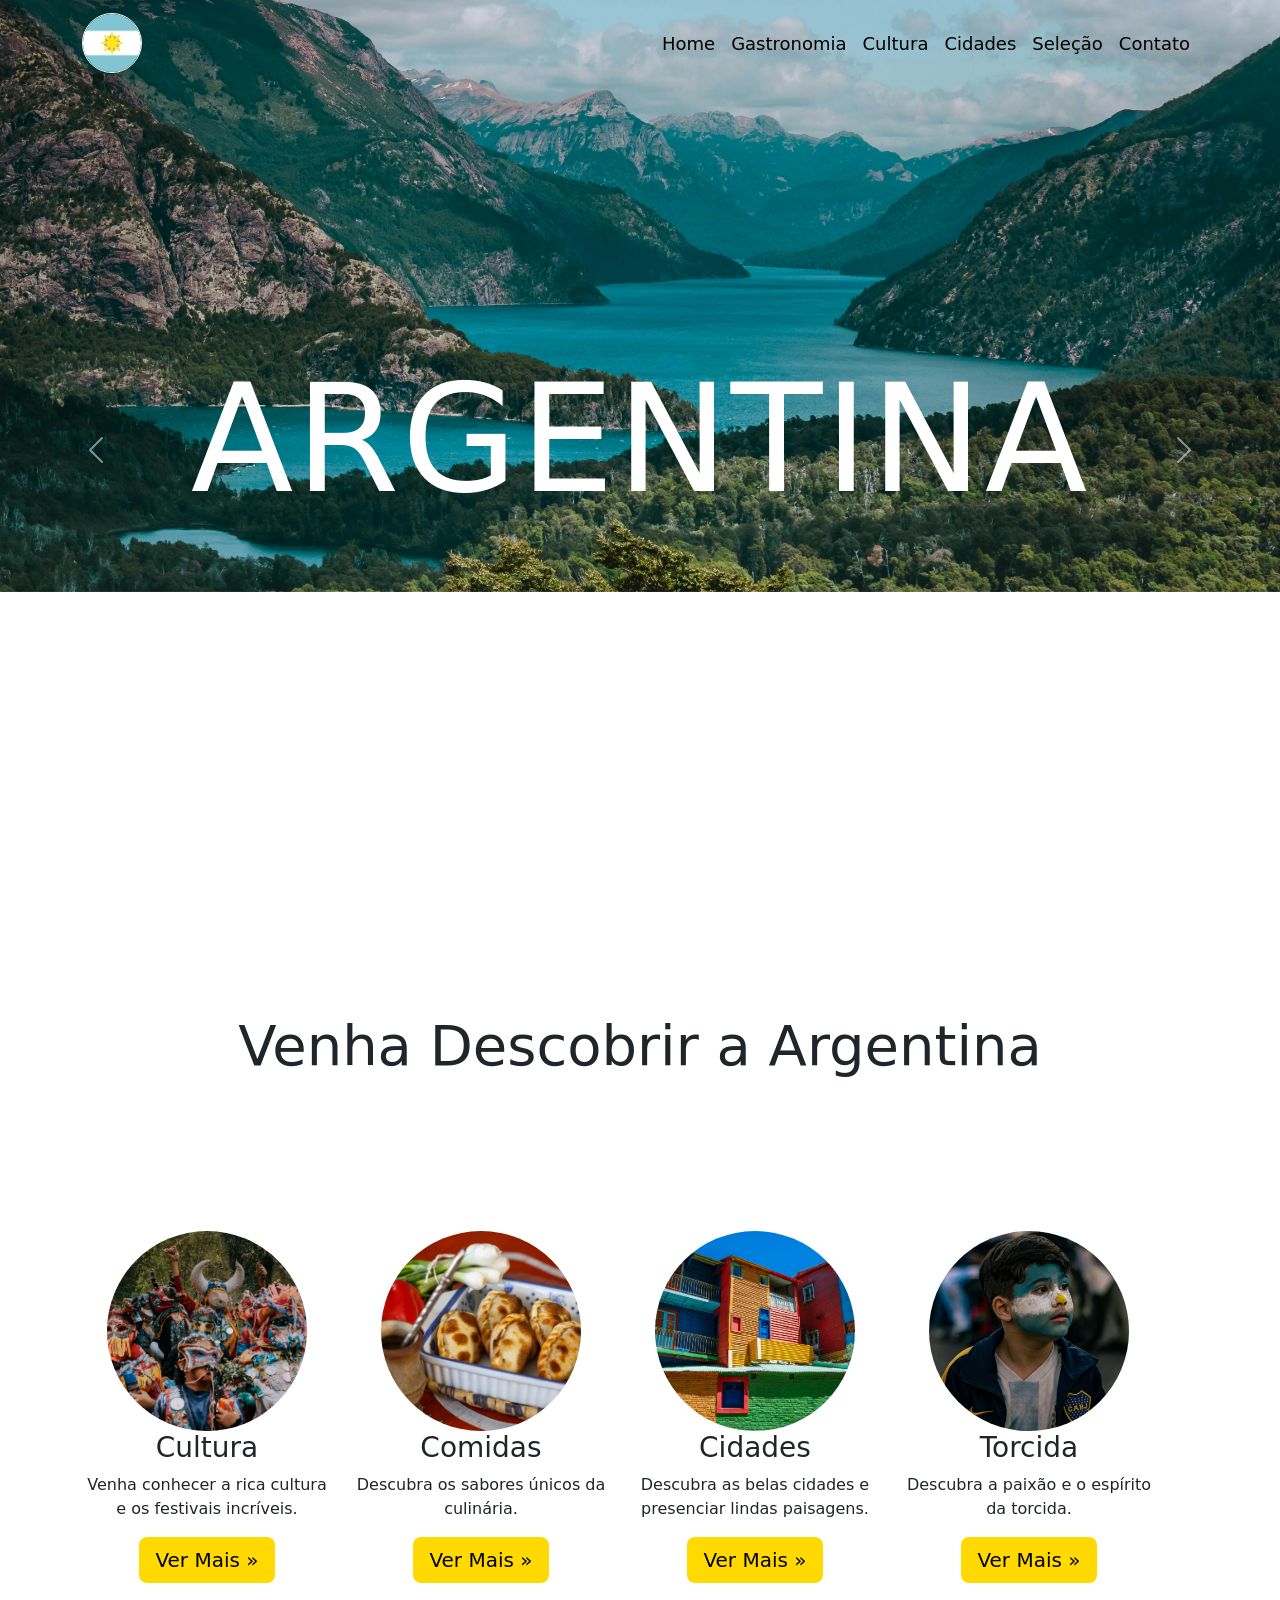
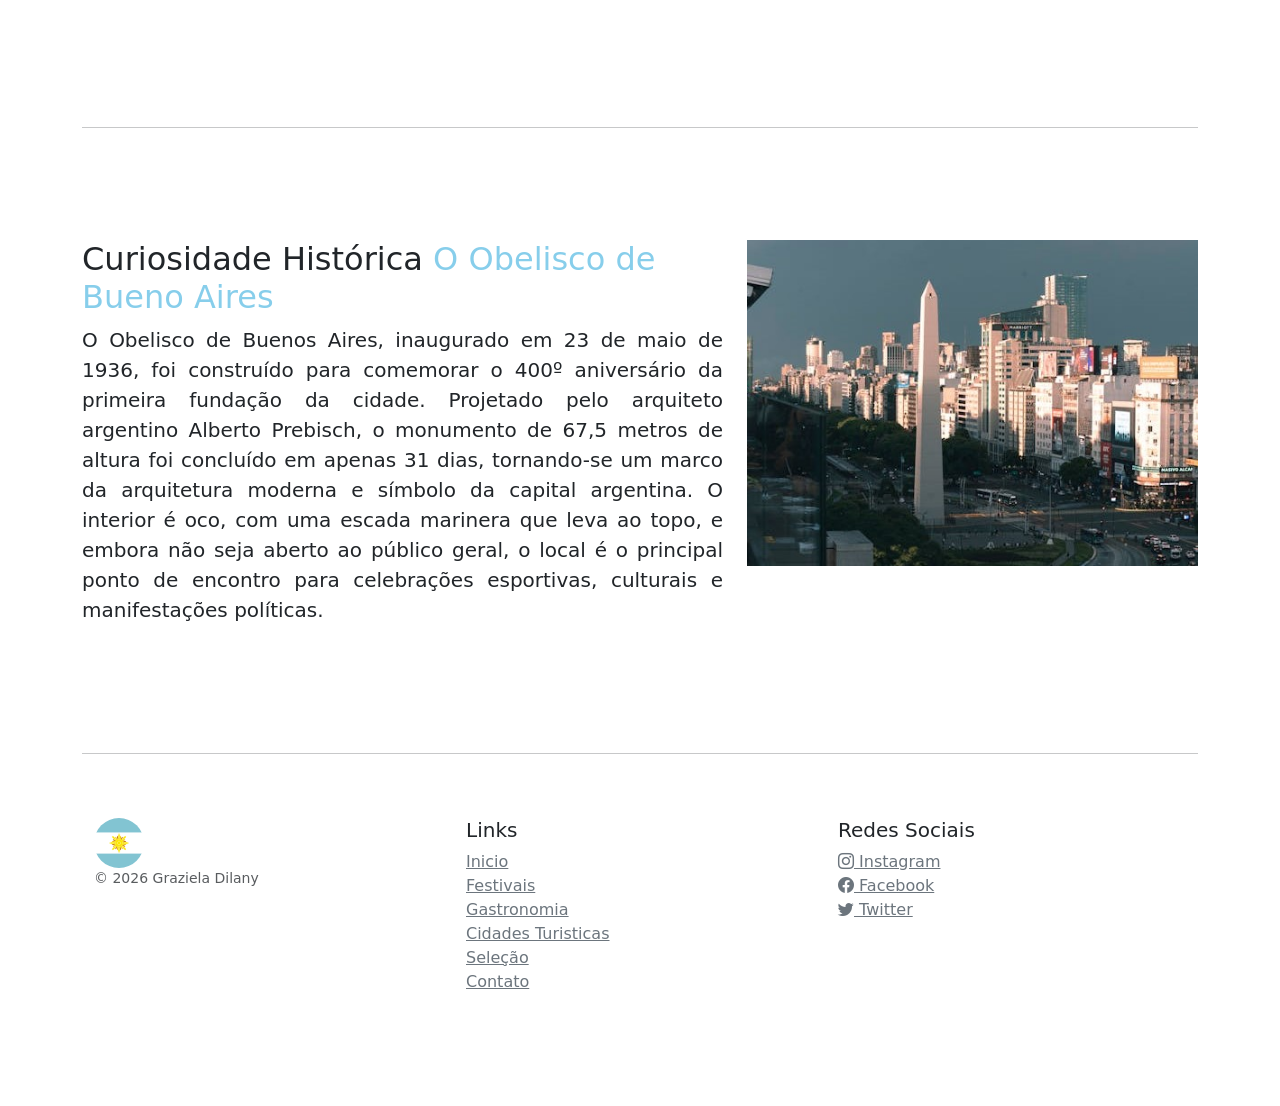
==== commit 6f72bb87: "Conclusão das paginas Comidas.html e Cultura.html" ====
--- a/pages/index.html
+++ b/pages/index.html
@@ -19,7 +19,8 @@
   <nav class="navbar navbar-expand-lg navbar-light bg-light fixed-top">
   <div class="container">
     <a class="navbar-brand d-flex align-items-center" href="#">   
-      <img src="/assets/img/Logo.png" alt="Logo Argentina" width="70" height="64" class="d-inline-block align-text-top me-2">
+     <img src="/assets/img/marcapage.png" alt="Logo" width="60" height="60" class="rounded-circle border border-white">
+  
     </a>
 
     <button class="navbar-toggler" type="button" data-bs-toggle="collapse" data-bs-target="#navbarNav">
@@ -31,7 +32,7 @@
         <li class="nav-item"><a class="nav-link active" href="#">Home</a></li>
     <li class="nav-item"><a class="nav-link" href="Comidas.html">Gastronomia</a></li>
         <li class="nav-item"><a class="nav-link" href="Cultura.html">Cultura</a></li>
-        <li class="nav-item"><a class="nav-link" href="Cidades.html">Cidades</a></li>
+        <li class="nav-item"><a class="nav-link" href="Cidade.html">Cidades</a></li>
         <li class="nav-item"><a class="nav-link" href="Selecao.html">Seleção</a></li>
          <li class="nav-item"><a class="nav-link" href="Contato.html">Contato</a></li>
       </ul>
@@ -45,23 +46,10 @@
 <div id="carouselExampleFade" class="carousel slide carousel-fade">
   <div class="carousel-inner">
 
+
     <div class="carousel-item active">
-      <img src="/assets/img/img1.jpg" class="d-block w-100 " alt="...">
-     <div class="carousel-caption d-flex justify-content-center align-items-center h-100">
-        <h5 class="animated bounceInRight m-0 p-0" style="animation-delay: 1s ;">ARGENTINA</h5>
-    </div>
-    </div>
-
-    <div class="carousel-item">
       <img src="/assets/img/img2.jpg" class="d-block w-100" alt="...">
     <div class="carousel-caption d-flex justify-content-center align-items-center h-100">
-        <h5 class="animated bounceInRight" style="animation-delay: 1s ;">ARGENTINA</h5>
-    </div>
-    </div>
-
-    <div class="carousel-item">
-      <img src="/assets/img/img3.jpg" class="d-block w-100" alt="...">
-     <div class="carousel-caption d-flex justify-content-center align-items-center h-100">
         <h5 class="animated bounceInRight" style="animation-delay: 1s ;">ARGENTINA</h5>
     </div>
     </div>
@@ -104,28 +92,28 @@
        <img src="/assets/img/festival1.jpg" class="rounded-circle" width="200" height="200" style="object-fit: cover;">
         <h3>Cultura</h3>
         <p>Venha conhecer a rica cultura e os festivais incríveis.</p>
-        <p><a class="btn btn-lg btn-secondary" href="#">Ver Mais &raquo;</a></p>
+        <p><a class="btn btn-lg btn-secondary" href="Cultura.html">Ver Mais &raquo;</a></p>
       </div><!-- /.col-lg-4 -->
       <div class="text-center flex-shrink-0" style="width: 250px;">
         <img src="/assets/img/comida1.jpg" class="rounded-circle" width="200" height="200" style="object-fit: cover;">
 
         <h3>Comidas</h3>
         <p>Descubra os sabores únicos da culinária.</p>
-        <p><a class="btn btn-lg btn-secondary" href="#">Ver Mais &raquo;</a></p>
+        <p><a class="btn btn-lg btn-secondary" href="Comidas.html">Ver Mais &raquo;</a></p>
       </div><!-- /.col-lg-4 -->
       <div class="text-center flex-shrink-0" style="width: 250px;">
       <img src="/assets/img/cidade1.jpg" class="rounded-circle" width="200" height="200" style="object-fit: cover;">
 
       <h3>Cidades</h3>
         <p>Descubra as belas cidades e presenciar lindas paisagens.</p>
-        <p><a class="btn btn-lg btn-secondary" href="#">Ver Mais &raquo;</a></p>
+        <p><a class="btn btn-lg btn-secondary" href="Cidade.html">Ver Mais &raquo;</a></p>
       </div><!-- /.col-lg-4 -->
       <div class="text-center flex-shrink-0" style="width: 250px;">
       <img src="/assets/img/torcida_argentina1.jpg" class="rounded-circle" width="200" height="200" style="object-fit: cover;">
 
       <h3>Torcida</h3>
           <p>Descubra a paixão e o espírito da torcida.</p>
-          <p><a class="btn btn-lg btn-secondary" href="#">Ver Mais &raquo;</a></p>
+          <p><a class="btn btn-lg btn-secondary" href="Selecao.html">Ver Mais &raquo;</a></p>
       </div>
      
     </div>
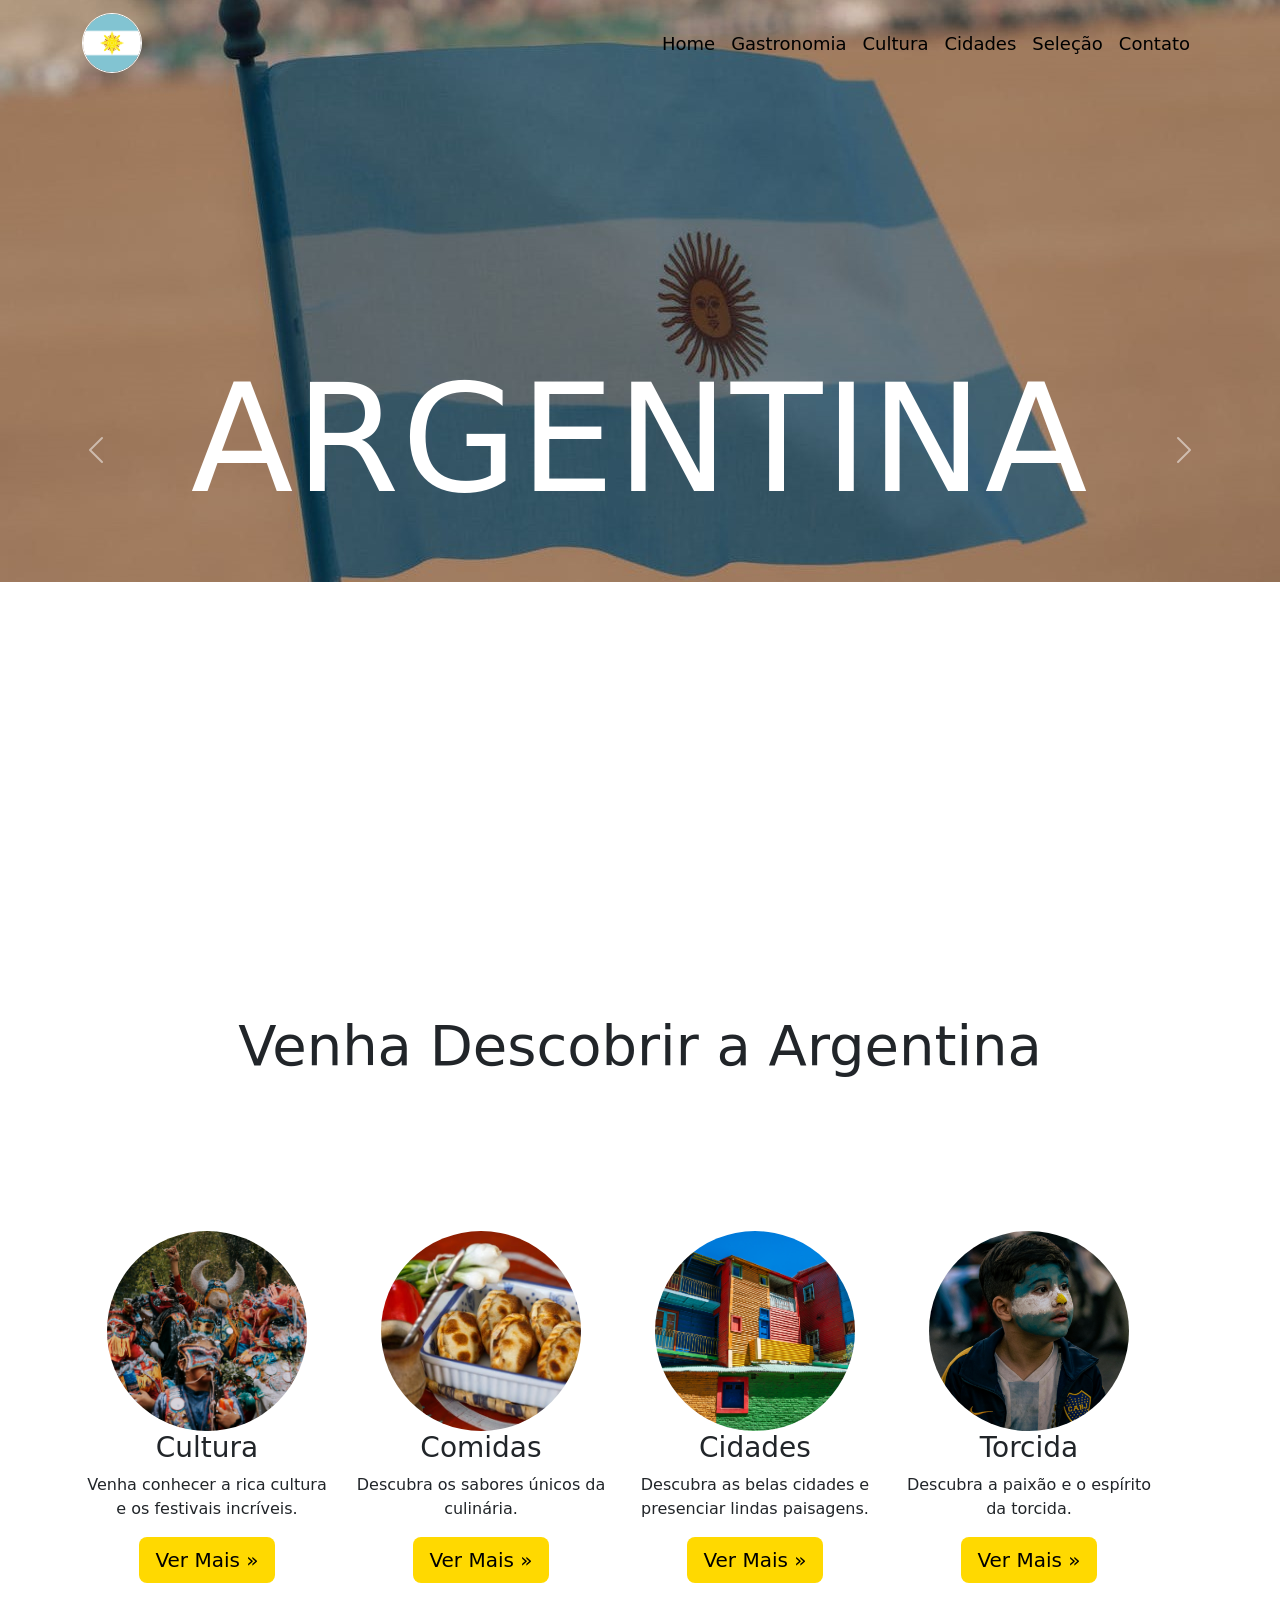
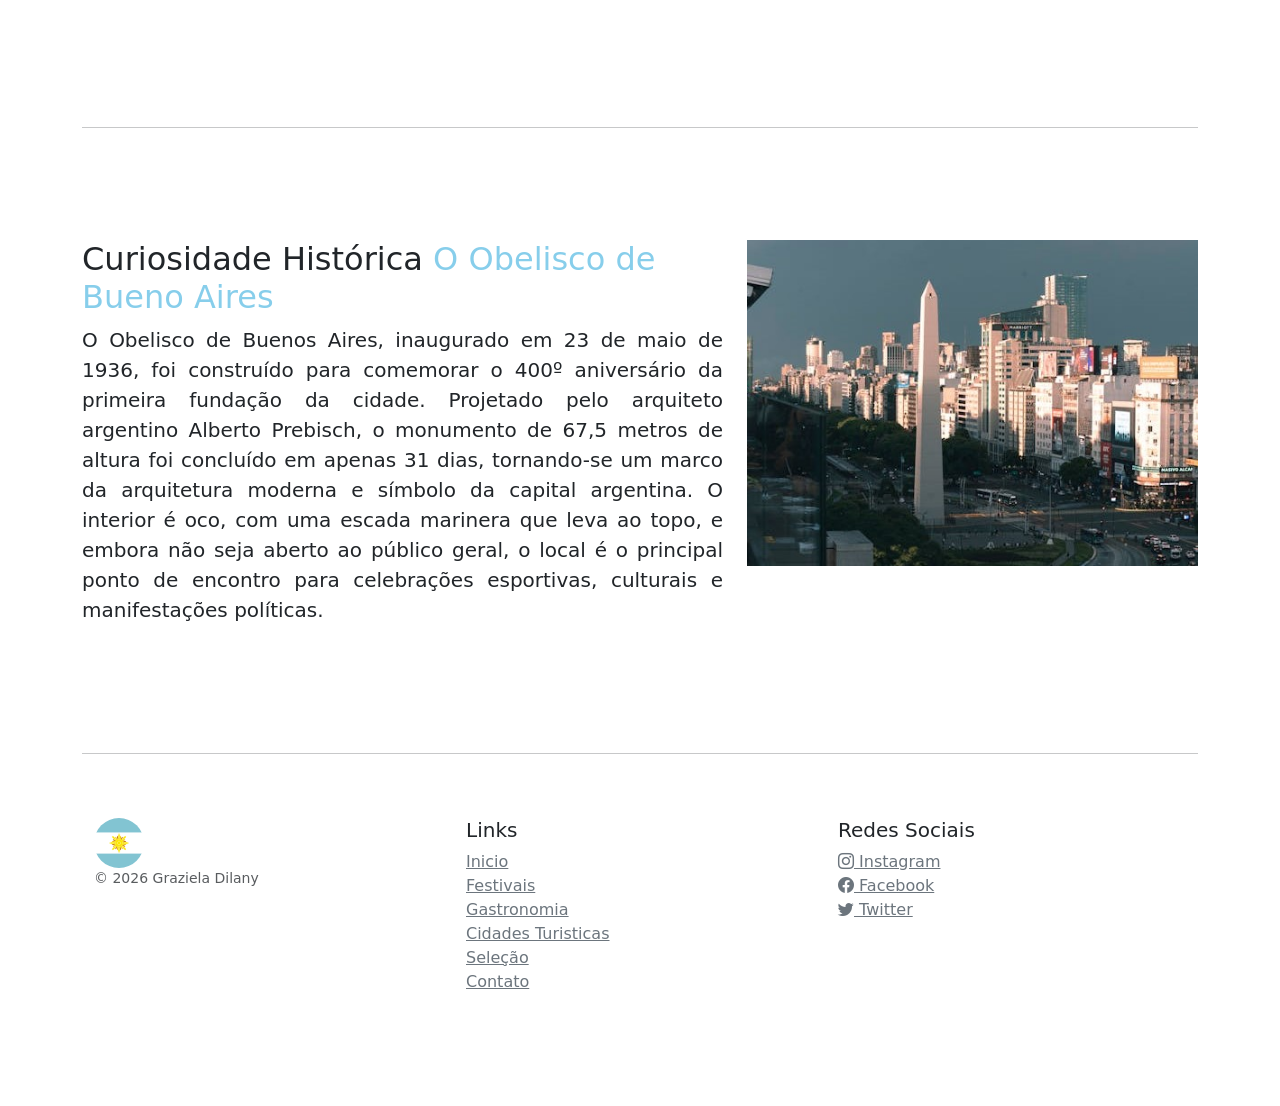
==== commit a987aefa: "Filanilizando Site-Argentina, faltando concluir pagina de contato e resposividade da navbar" ====
--- a/pages/index.html
+++ b/pages/index.html
@@ -47,14 +47,14 @@
   <div class="carousel-inner">
 
 
-    <div class="carousel-item active">
+    <div class="carousel-item">
       <img src="/assets/img/img2.jpg" class="d-block w-100" alt="...">
     <div class="carousel-caption d-flex justify-content-center align-items-center h-100">
         <h5 class="animated bounceInRight" style="animation-delay: 1s ;">ARGENTINA</h5>
     </div>
     </div>
 
-    <div class="carousel-item">
+    <div class="carousel-item active">
       <img src="/assets/img/img4.jpg" class="d-block w-100" alt="...">
      <div class="carousel-caption d-flex justify-content-center align-items-center h-100">
         <h5 class="animated bounceInRight" style="animation-delay: 1s ;">ARGENTINA</h5>
@@ -149,12 +149,12 @@
     <div class="col-6 col-md">
       <h5>Links</h5>
       <ul class="list-unstyled text-small">
-        <li><a class="link-secondary" href="#">Inicio</a></li>
-        <li><a class="link-secondary" href="#">Festivais</a></li>
-        <li><a class="link-secondary" href="#">Gastronomia</a></li>
-        <li><a class="link-secondary" href="#">Cidades Turisticas</a></li>
-        <li><a class="link-secondary" href="#">Seleção</a></li>
-        <li><a class="link-secondary" href="#">Contato</a></li>
+        <li><a class="link-secondary" href="index.html">Inicio</a></li>
+        <li><a class="link-secondary" href="Cultura.html">Festivais</a></li>
+        <li><a class="link-secondary" href="Comidas.html">Gastronomia</a></li>
+        <li><a class="link-secondary" href="Cidade.html">Cidades Turisticas</a></li>
+        <li><a class="link-secondary" href="Selecao.html">Seleção</a></li>
+        <li><a class="link-secondary" href="Contato.html">Contato</a></li>
         
       </ul>
     </div>
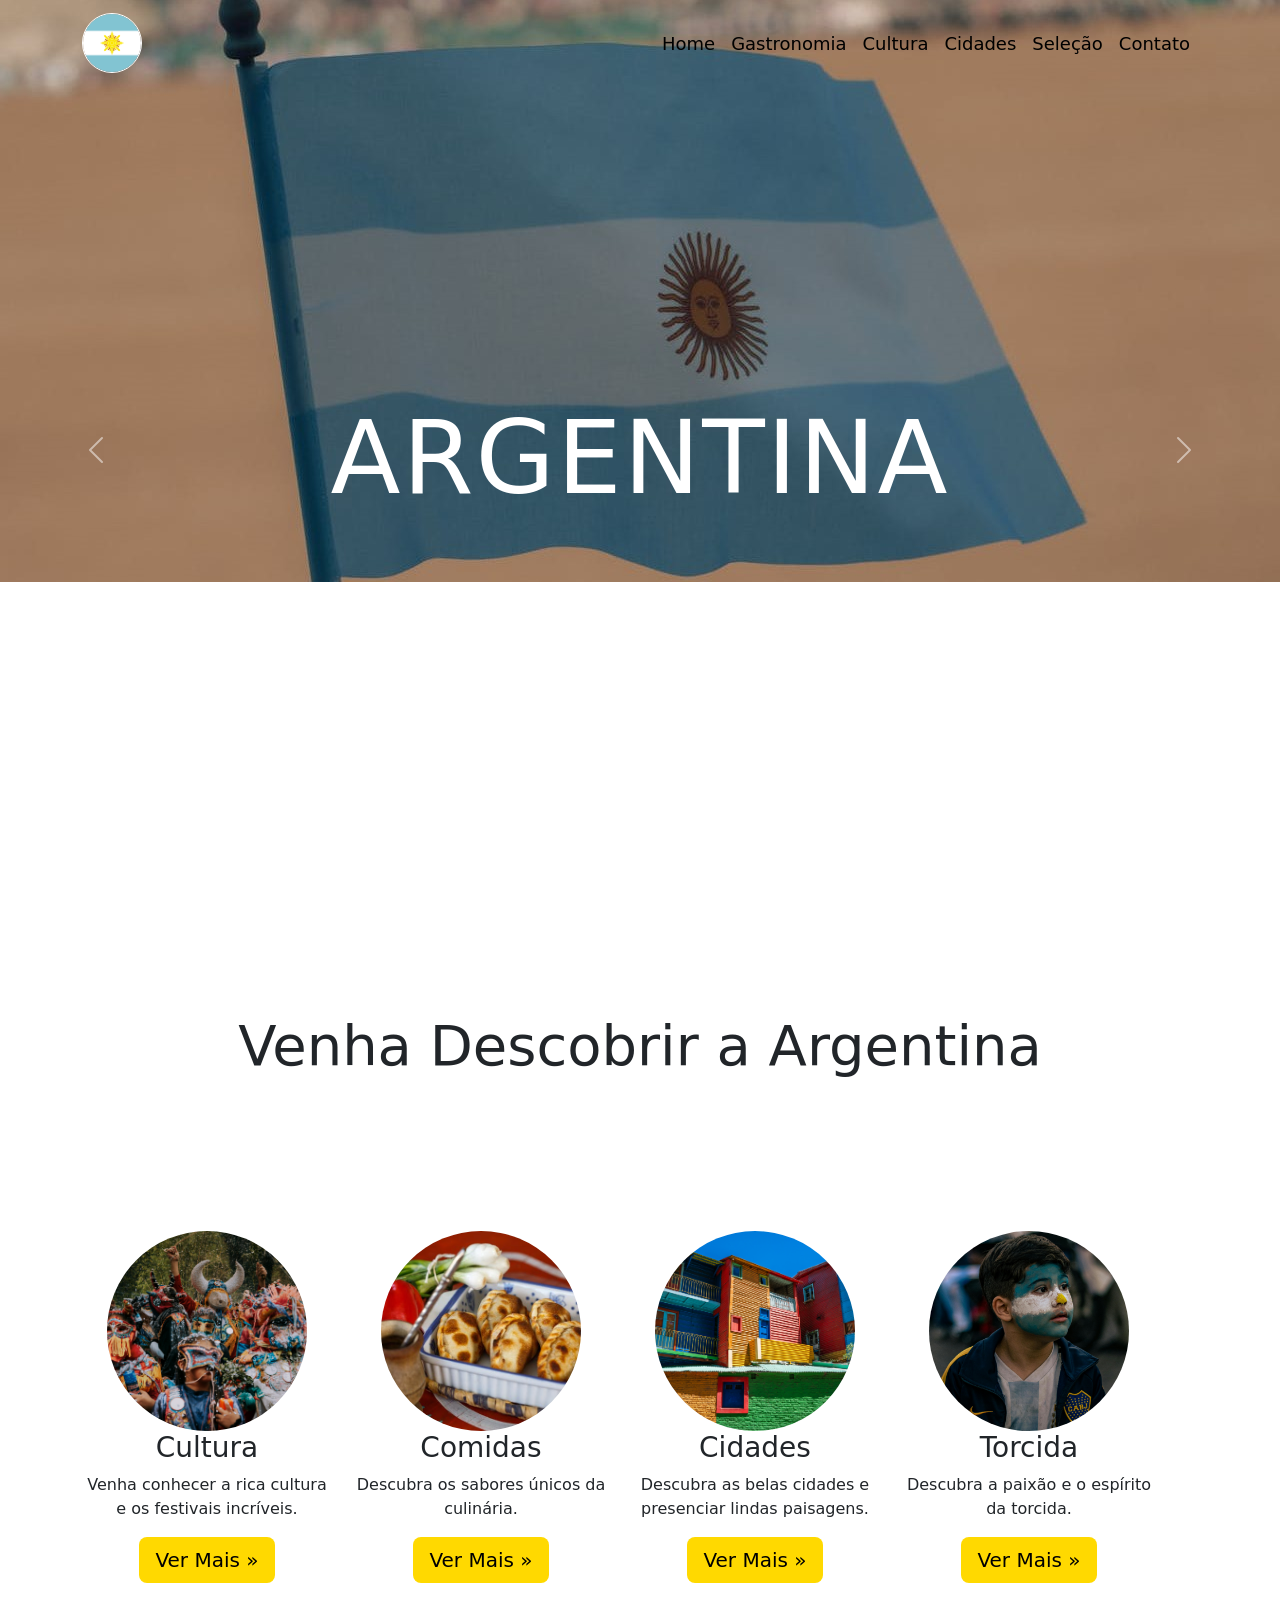
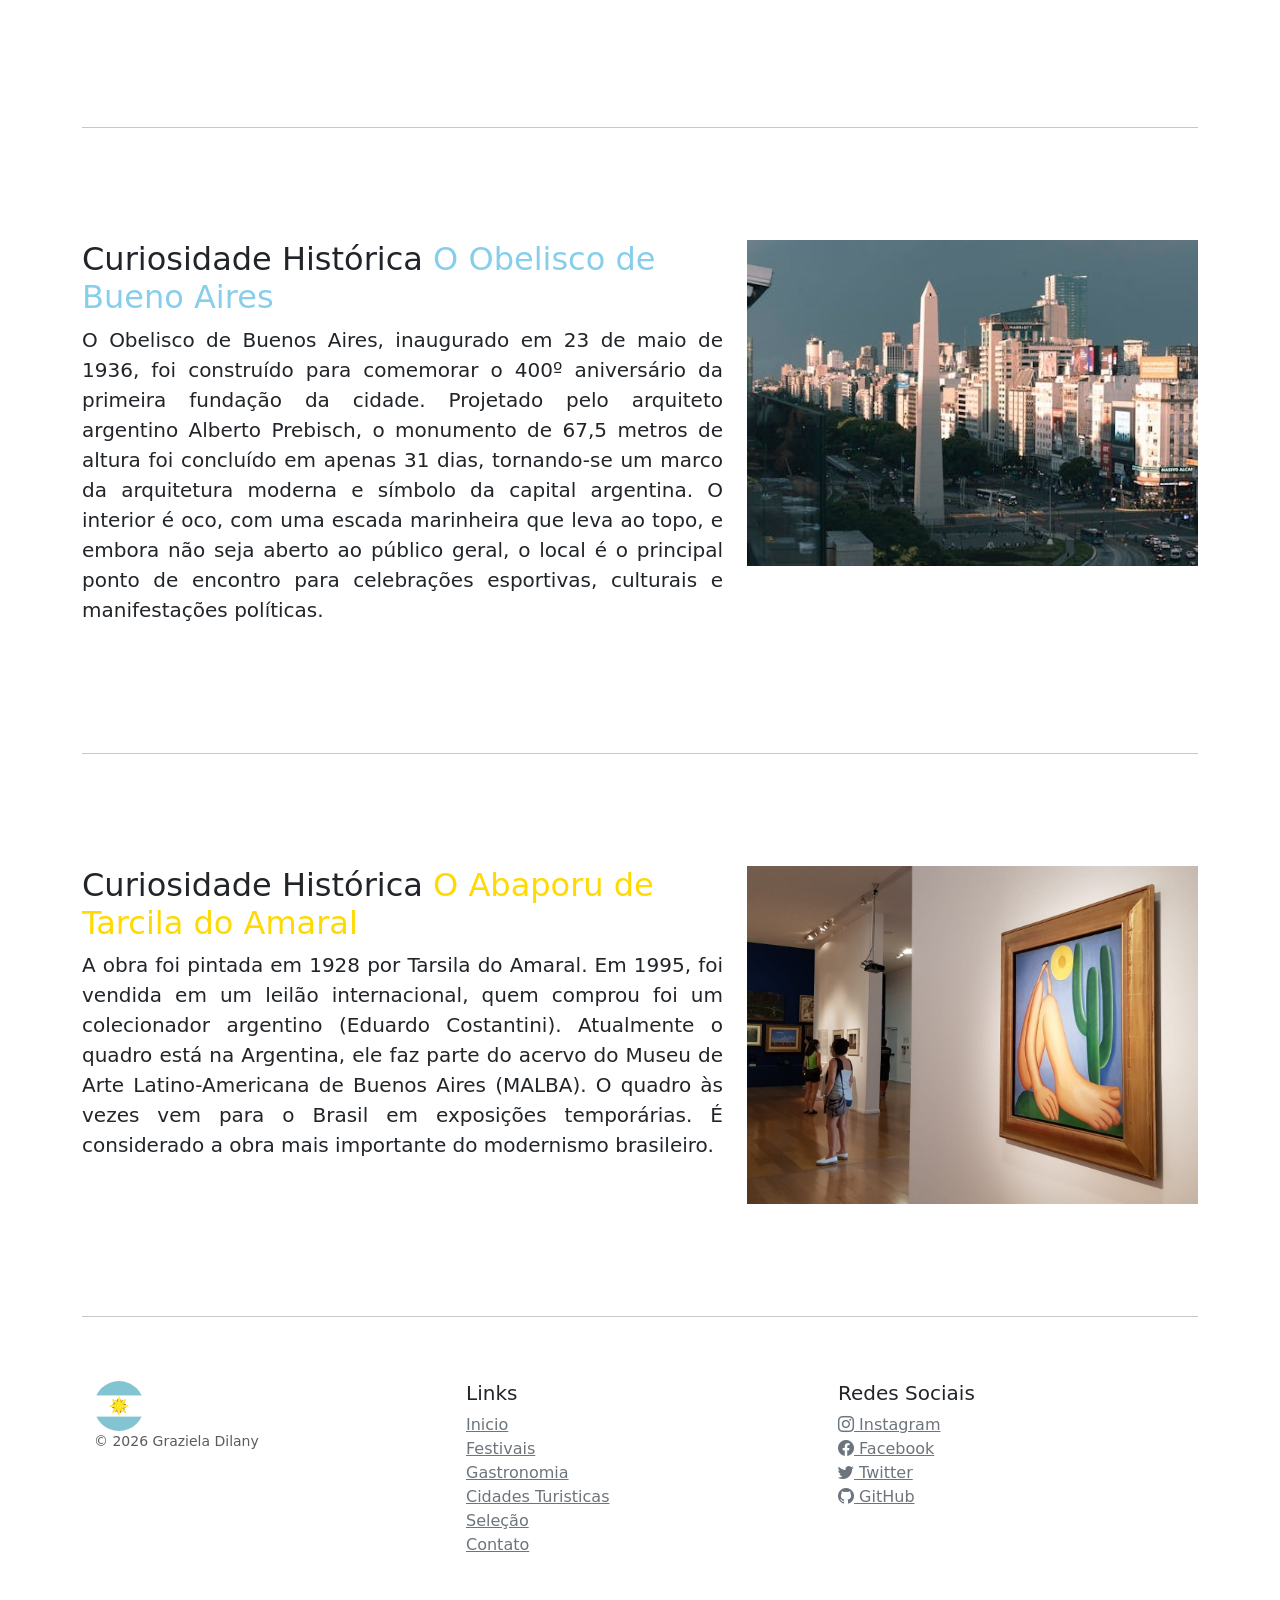
==== commit dfa1e88d: "Site-Argentina finalizado, incluindo ultimas alterações de textos e imagens." ====
--- a/pages/index.html
+++ b/pages/index.html
@@ -15,6 +15,7 @@
   </head>
     <body>
 <header>
+
  <!--NAVBAR--> 
   <nav class="navbar navbar-expand-lg navbar-light bg-light fixed-top">
   <div class="container">
@@ -40,7 +41,7 @@
   </div>
 </nav>
 
-<!--CARROCEL-->
+<!--CAROUSEL-->
 
 
 <div id="carouselExampleFade" class="carousel slide carousel-fade">
@@ -56,7 +57,7 @@
 
     <div class="carousel-item active">
       <img src="/assets/img/img4.jpg" class="d-block w-100" alt="...">
-     <div class="carousel-caption d-flex justify-content-center align-items-center h-100">
+     <div class="carousel-caption d-flex justify-content-center align-items-center top-0 bottom-0">
         <h5 class="animated bounceInRight" style="animation-delay: 1s ;">ARGENTINA</h5>
     </div>
     </div>
@@ -84,7 +85,7 @@
 <br><br><br>
 
 
-
+<!--Cards de Pré Visualização-->
 
   <div class="container my-5">
   <div class="d-flex overflow-auto gap-4 pb-3">
@@ -93,21 +94,21 @@
         <h3>Cultura</h3>
         <p>Venha conhecer a rica cultura e os festivais incríveis.</p>
         <p><a class="btn btn-lg btn-secondary" href="Cultura.html">Ver Mais &raquo;</a></p>
-      </div><!-- /.col-lg-4 -->
+      </div>
       <div class="text-center flex-shrink-0" style="width: 250px;">
         <img src="/assets/img/comida1.jpg" class="rounded-circle" width="200" height="200" style="object-fit: cover;">
 
         <h3>Comidas</h3>
         <p>Descubra os sabores únicos da culinária.</p>
         <p><a class="btn btn-lg btn-secondary" href="Comidas.html">Ver Mais &raquo;</a></p>
-      </div><!-- /.col-lg-4 -->
+      </div>
       <div class="text-center flex-shrink-0" style="width: 250px;">
       <img src="/assets/img/cidade1.jpg" class="rounded-circle" width="200" height="200" style="object-fit: cover;">
 
       <h3>Cidades</h3>
         <p>Descubra as belas cidades e presenciar lindas paisagens.</p>
         <p><a class="btn btn-lg btn-secondary" href="Cidade.html">Ver Mais &raquo;</a></p>
-      </div><!-- /.col-lg-4 -->
+      </div>
       <div class="text-center flex-shrink-0" style="width: 250px;">
       <img src="/assets/img/torcida_argentina1.jpg" class="rounded-circle" width="200" height="200" style="object-fit: cover;">
 
@@ -121,6 +122,7 @@
 <br><br><br><br>
  <hr class="featurette-divider">
 <br><br><br><br>
+
 <!--Curiosidades Históricas-->
 
 <div class="row featurette">
@@ -128,7 +130,7 @@
         <h2 class="featurette-heading">Curiosidade Histórica <span style="color: #87CEEB;">O Obelisco de Bueno Aires</span></h2>
         <p class="lead" style="text-align: justify;">
           O Obelisco de Buenos Aires, inaugurado em 23 de maio de 1936, foi construído para comemorar o 400º aniversário da primeira fundação da cidade. Projetado pelo arquiteto argentino Alberto Prebisch, o monumento de 67,5 metros de altura foi concluído em apenas 31 dias, tornando-se um marco da arquitetura moderna e símbolo da capital argentina. 
-          O interior é oco, com uma escada marinera que leva ao topo, e embora não seja aberto ao público geral, o local é o principal ponto de encontro para celebrações esportivas, culturais e manifestações políticas.
+          O interior é oco, com uma escada marinheira que leva ao topo, e embora não seja aberto ao público geral, o local é o principal ponto de encontro para celebrações esportivas, culturais e manifestações políticas.
         </p>
       </div>
       <div class="col-md-5">
@@ -139,6 +141,26 @@
 
 <br><br><br><br>
 <hr class="featurette-divider">
+<br><br><br><br>
+
+<div class="row featurette">
+      <div class="col-md-7">
+        <h2 class="featurette-heading">Curiosidade Histórica <span style="color: #ffd900;">O Abaporu de Tarcila do Amaral</span></h2>
+        <p class="lead" style="text-align: justify;">
+        A obra foi pintada em 1928 por Tarsila do Amaral. Em 1995, foi vendida em um leilão internacional, quem comprou foi um colecionador argentino (Eduardo Costantini).
+        Atualmente o quadro está na Argentina, ele faz parte do acervo do Museu de Arte Latino-Americana de Buenos Aires (MALBA). O quadro às vezes vem para o Brasil em exposições temporárias. É considerado a obra mais importante do modernismo brasileiro.</p>
+      </div>
+      <div class="col-md-5">
+        <img src="/assets/img/pintura.jpg" class="bd-placeholder-img bd-placeholder-img-lg featurette-image img-fluid mx-auto" width="500" height="500" style="object-fit: cover;">
+
+      </div>
+    </div>
+
+<br><br><br><br>
+<hr class="featurette-divider">
+
+
+<!--Rodapé-->
 
 <footer class="container py-5">
   <div class="row">
@@ -166,6 +188,7 @@
         <li><a class="link-secondary" href="#"><i class="bi bi-instagram"></i> Instagram</a></li>
         <li><a class="link-secondary" href="#"><i class="bi bi-facebook"></i> Facebook</a></li>
         <li><a class="link-secondary" href="#"><i class="bi bi-twitter"></i> Twitter</a></li>
+        <li><a class="link-secondary" href="https://github.com/Graziela2705/Site-Argentina"><i class="bi bi-github"></i> GitHub</a></li>
        
       </ul>
     </div>
--- a/assets/css/estilo.css
+++ b/assets/css/estilo.css
@@ -1,7 +1,6 @@
-*{
- font-family:system-ui, -apple-system, BlinkMacSystemFont, 'Segoe UI', Roboto, Oxygen, Ubuntu, Cantarell, 'Open Sans', 'Helvetica Neue', sans-serif;  
 
-}
+ 
+
 body {
     overflow-x: hidden;
 }
@@ -18,12 +17,27 @@
 .carousel-item{
     height: 100vh;
     min-height: 300px;
+    position: relative;
 }
 
+.carousel-caption{
+     top: 0;
+  bottom: 0;
+  display: flex !important;
+  justify-content: center;
+  align-items: center;
+  flex-direction: column;
+  text-align: center;
+}
+
+.carousel-caption img{
+     height: 100%;
+  object-fit: cover;
+}
 
 .carousel-caption h5{
-    color:rgb(255, 255, 255);
-    font-size: 150px;
+    color:#ffffff;
+    font-size:clamp(30px, 8vw, 120px);
     text-align: center;
     text-transform: uppercase;
     margin-top: 25px;
@@ -41,7 +55,7 @@
 
 }
 .navbar.navbar-expand-lg.navbar-light.bg-light.navbar-brand{
-   color:rgb(255, 255, 255); 
+   color:#ffffff; 
    font-size: 22px;
    font-weight: bold;
    letter-spacing: 2px;
@@ -60,24 +74,22 @@
 
 
 
-/*!
-.navbar-toggler{
-   
-    font-size: 18px;
-    line-height: 0.3;
-    background-color:#fff;
-}
-*/
 @media only screen and (max-width: 768px) {
     
     .navbar-nav{
         text-align: center;
-        background: rgba(0, 0, 0, 0.5);
+        background: #ffffff80;
     }
     .carousel-caption h5{
         font-size: 17px;
     }
+
+
+  .carousel-item {
+    height: 40vh;
+  }
 }
+
 
 .btn-secondary{
     background-color: #ffd900;
@@ -86,20 +98,3 @@
 }
 
 
-.footer{
-    background-color: #87CEEB;
-    padding: 20px 0;
-    text-align: center;
-}
-
-.footer h5{
-    color: #000000;
-    font-size: 18px;
-    margin-bottom: 10px;
-}  
-
-.footer link{
-    color: #000000;
-    text-decoration: none;
-    margin: 0 10px;
-}
